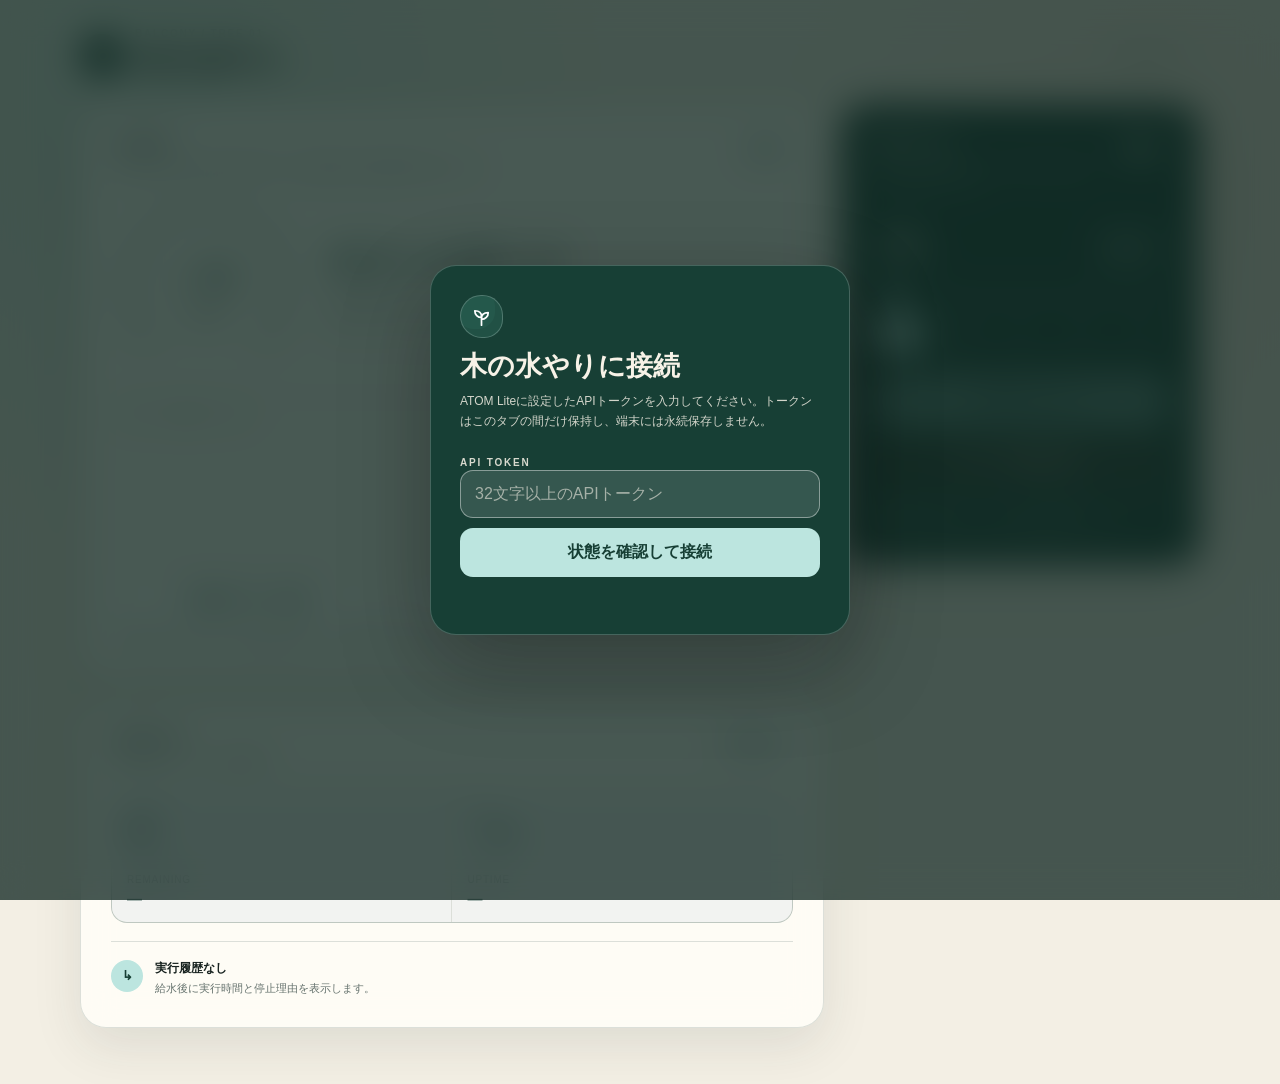
==== firmware/web/index.html @ 094cc12a "fix: validate dashboard stop acknowledgements" ====
<!doctype html>
<html lang="ja">
<head>
  <meta charset="utf-8">
  <meta name="viewport" content="width=device-width,initial-scale=1,viewport-fit=cover">
  <meta name="theme-color" content="#173f35">
  <title>木の水やり</title>
  <style>
    :root {
      color-scheme: light;
      --forest: #173f35;
      --forest-2: #22594a;
      --ink: #17221f;
      --muted: #66736e;
      --paper: #f3efe4;
      --card: rgba(255, 253, 247, .92);
      --line: rgba(23, 63, 53, .15);
      --water: #19a9a0;
      --water-pale: #bce5df;
      --clay: #c86742;
      --amber: #d99f37;
      --danger: #b74435;
      --shadow: 0 18px 50px rgba(38, 51, 46, .10);
      font-family: "Avenir Next", Avenir, "Hiragino Sans", "Yu Gothic UI", sans-serif;
    }
    * { box-sizing: border-box; }
    html { background: var(--paper); }
    body {
      min-height: 100vh;
      margin: 0;
      color: var(--ink);
      background:
        radial-gradient(circle at 12% 8%, rgba(25, 169, 160, .13), transparent 29rem),
        radial-gradient(circle at 91% 18%, rgba(200, 103, 66, .10), transparent 25rem),
        var(--paper);
    }
    body.auth-locked { overflow: hidden; }
    body::before {
      position: fixed;
      inset: 0;
      z-index: -1;
      content: "";
      opacity: .34;
      background-image:
        repeating-radial-gradient(ellipse at 13% 15%, transparent 0 37px, rgba(23,63,53,.055) 38px 39px, transparent 40px 74px);
      pointer-events: none;
    }
    button, input { font: inherit; }
    button { -webkit-tap-highlight-color: transparent; }
    .shell { width: min(1120px, calc(100% - 32px)); margin: 0 auto; padding: 28px 0 56px; }
    .topbar { display: flex; align-items: center; justify-content: space-between; gap: 20px; margin-bottom: 22px; }
    .brand { display: flex; align-items: center; gap: 12px; }
    .brand-mark {
      display: grid; width: 43px; height: 43px; place-items: center; border-radius: 50% 48% 44% 52%;
      color: #fff; background: var(--forest); box-shadow: inset -7px -8px 0 rgba(0,0,0,.08);
    }
    .brand-mark svg { width: 23px; height: 23px; }
    .eyebrow { margin: 0 0 2px; color: var(--muted); font-size: 10px; font-weight: 700; letter-spacing: .18em; text-transform: uppercase; }
    h1 { margin: 0; font-family: "Iowan Old Style", "Hiragino Mincho ProN", serif; font-size: clamp(22px, 4vw, 30px); font-weight: 600; letter-spacing: -.02em; }
    .connection { display: flex; align-items: center; gap: 8px; color: var(--muted); font-size: 12px; }
    .connection-dot { width: 8px; height: 8px; border-radius: 50%; background: #9aa39f; box-shadow: 0 0 0 4px rgba(154,163,159,.14); }
    .connection-dot.online { background: var(--water); box-shadow: 0 0 0 4px rgba(25,169,160,.15); }
    .connection-dot.error { background: var(--danger); box-shadow: 0 0 0 4px rgba(183,68,53,.13); }
    .grid { display: grid; grid-template-columns: minmax(0, 1.35fr) minmax(300px, .65fr); gap: 18px; align-items: start; }
    .stack { display: grid; gap: 18px; }
    .card { overflow: hidden; border: 1px solid var(--line); border-radius: 26px; background: var(--card); box-shadow: var(--shadow); backdrop-filter: blur(18px); }
    .card-inner { padding: clamp(20px, 4vw, 30px); }
    .card-head { display: flex; justify-content: space-between; gap: 18px; align-items: flex-start; margin-bottom: 22px; }
    .card-title { margin: 0; font-size: 14px; font-weight: 750; letter-spacing: .04em; }
    .card-note { margin: 5px 0 0; color: var(--muted); font-size: 12px; line-height: 1.6; }
    .pill { display: inline-flex; align-items: center; min-height: 28px; padding: 5px 10px; border: 1px solid var(--line); border-radius: 999px; color: var(--forest); background: rgba(255,255,255,.55); font-size: 11px; font-weight: 700; white-space: nowrap; }
    .moisture-layout { display: grid; grid-template-columns: 190px 1fr; gap: 30px; align-items: center; }
    .gauge { --gauge-angle: 0deg; --gauge-progress: transparent; position: relative; width: 174px; height: 174px; margin: 0 auto; display: grid; place-items: center; }
    .gauge::before {
      position: absolute; inset: 0; content: ""; border-radius: 50%;
      background: conic-gradient(from 225deg, var(--gauge-progress) 0 var(--gauge-angle), rgba(23,63,53,.10) var(--gauge-angle) 270deg, transparent 270deg 360deg);
      -webkit-mask: radial-gradient(circle, transparent 57%, #000 58% 70%, transparent 71%);
      mask: radial-gradient(circle, transparent 57%, #000 58% 70%, transparent 71%);

    }
    .gauge::after { position: absolute; inset: 20px; content: ""; border: 1px dashed rgba(23,63,53,.13); border-radius: 50%; }
    .gauge-copy { position: relative; z-index: 1; text-align: center; }
    .gauge-value { display: block; font-family: "Iowan Old Style", Georgia, serif; color: var(--forest); font-size: 43px; line-height: 1; font-variant-numeric: tabular-nums; }
    .gauge-label { display: block; margin-top: 8px; color: var(--muted); font-size: 11px; font-weight: 700; letter-spacing: .08em; }
    .sensor-copy { min-width: 0; }
    .sensor-main { margin: 0 0 5px; color: var(--forest); font-family: "Iowan Old Style", "Hiragino Mincho ProN", serif; font-size: clamp(23px, 4vw, 34px); }
    .sensor-detail { margin: 0; color: var(--muted); font-size: 13px; line-height: 1.7; }
    .raw-value { color: var(--ink); font-weight: 800; font-variant-numeric: tabular-nums; }
    .chart-wrap { position: relative; margin-top: 24px; padding-top: 10px; border-top: 1px solid var(--line); }
    .chart-label { display: flex; justify-content: space-between; margin-bottom: 6px; color: var(--muted); font-size: 10px; }
    #moisture-chart { display: block; width: 100%; height: 132px; overflow: visible; }
    #chart-line { fill: none; stroke: var(--water); stroke-width: 3; stroke-linecap: round; stroke-linejoin: round; vector-effect: non-scaling-stroke; }
    #chart-area { fill: url(#chart-gradient); }
    .calibration { display: grid; grid-template-columns: 1fr 1fr auto; gap: 9px; margin-top: 18px; }
    .secondary-button, .ghost-button {
      min-height: 42px; padding: 9px 13px; border: 1px solid var(--line); border-radius: 13px; color: var(--forest); background: rgba(255,255,255,.55); font-size: 12px; font-weight: 750; cursor: pointer;
    }
    .secondary-button:hover, .ghost-button:hover { border-color: rgba(23,63,53,.32); background: #fff; }
    .calibration-readout { margin: 12px 0 0; color: var(--muted); font-size: 11px; line-height: 1.6; }
    .control-card { color: #f8f4e9; background: var(--forest); border-color: transparent; }
    .control-card .card-note { color: rgba(248,244,233,.68); }
    .control-card .pill { color: #f8f4e9; border-color: rgba(255,255,255,.16); background: rgba(255,255,255,.08); }
    .duration-row { display: flex; align-items: end; justify-content: space-between; gap: 14px; margin: 25px 0 17px; }
    .duration-value { font-family: "Iowan Old Style", Georgia, serif; font-size: 48px; line-height: .95; font-variant-numeric: tabular-nums; }
    .duration-unit { margin-left: 5px; color: rgba(248,244,233,.64); font-size: 13px; }
    .duration-number { width: 76px; padding: 9px; border: 1px solid rgba(255,255,255,.18); border-radius: 12px; color: #fff; background: rgba(255,255,255,.08); text-align: center; font-weight: 800; }
    #duration-sec { --range-progress: 5%; width: 100%; height: 6px; appearance: none; border-radius: 999px; background: linear-gradient(to right, var(--water-pale) 0 var(--range-progress), rgba(255,255,255,.18) var(--range-progress) 100%); cursor: pointer; }
    #duration-sec::-webkit-slider-thumb { width: 20px; height: 20px; appearance: none; border: 3px solid var(--forest); border-radius: 50%; background: var(--water-pale); box-shadow: 0 0 0 1px rgba(255,255,255,.65); }
    #duration-sec::-moz-range-thumb { width: 16px; height: 16px; border: 3px solid var(--forest); border-radius: 50%; background: var(--water-pale); box-shadow: 0 0 0 1px rgba(255,255,255,.65); }
    .presets { display: grid; grid-template-columns: repeat(5, 1fr); gap: 7px; margin: 15px 0 22px; }
    .preset { min-height: 34px; border: 1px solid rgba(255,255,255,.13); border-radius: 999px; color: rgba(255,255,255,.74); background: transparent; font-size: 11px; cursor: pointer; }
    .preset.active { color: #0f352e; border-color: var(--water-pale); background: var(--water-pale); font-weight: 800; }
    .action-button { width: 100%; min-height: 56px; border: 0; border-radius: 17px; color: #0d352d; background: var(--water-pale); font-weight: 850; letter-spacing: .02em; cursor: pointer; box-shadow: 0 10px 30px rgba(0,0,0,.15); }
    .action-button:disabled { opacity: .38; cursor: not-allowed; box-shadow: none; }
    .stop-button { width: 100%; min-height: 48px; margin-top: 10px; border: 1px solid rgba(255,255,255,.18); border-radius: 15px; color: #ffd9cf; background: rgba(183,68,53,.18); font-weight: 800; cursor: pointer; }
    .stop-button:disabled { opacity: .62; color: rgba(255,217,207,.82); cursor: not-allowed; }
    .safety-copy { margin: 15px 0 0; color: rgba(248,244,233,.58); font-size: 10px; line-height: 1.6; }
    .device-grid { display: grid; grid-template-columns: 1fr 1fr; gap: 1px; border: 1px solid var(--line); border-radius: 16px; overflow: hidden; background: var(--line); }
    .metric { min-width: 0; padding: 15px; background: rgba(255,255,255,.62); }
    .metric-label { display: block; color: var(--muted); font-size: 10px; letter-spacing: .08em; }
    .metric-value { display: block; margin-top: 5px; color: var(--forest); font-size: 15px; font-weight: 800; font-variant-numeric: tabular-nums; overflow-wrap: anywhere; }
    .event { display: flex; gap: 12px; align-items: flex-start; margin-top: 18px; padding-top: 18px; border-top: 1px solid var(--line); }
    .event-icon { flex: 0 0 auto; width: 32px; height: 32px; display: grid; place-items: center; border-radius: 50%; color: var(--forest); background: var(--water-pale); font-size: 13px; font-weight: 900; }
    .event strong { display: block; font-size: 12px; }
    .event p { margin: 3px 0 0; color: var(--muted); font-size: 11px; line-height: 1.55; overflow-wrap: anywhere; }
    .auth-gate { position: fixed; inset: 0; z-index: 20; display: grid; place-items: center; padding: 22px; background: rgba(15,38,32,.76); backdrop-filter: blur(18px); }
    .auth-gate[hidden] { display: none; }
    .auth-panel { width: min(420px, 100%); padding: 29px; border: 1px solid rgba(255,255,255,.2); border-radius: 26px; color: #f7f2e7; background: #173f35; box-shadow: 0 30px 90px rgba(0,0,0,.32); }
    .auth-panel h2 { margin: 10px 0 8px; font-family: "Iowan Old Style", "Hiragino Mincho ProN", serif; font-size: 27px; }
    .auth-panel .brand-mark { border: 1px solid rgba(255,255,255,.2); background: #24584b; }
    .auth-panel .eyebrow { color: rgba(247,242,231,.86); }
    .auth-panel p { margin: 0 0 20px; color: rgba(247,242,231,.84); font-size: 12px; line-height: 1.65; }
    .token-input { width: 100%; min-height: 48px; padding: 12px 14px; border: 1px solid rgba(255,255,255,.42); border-radius: 13px; color: #fff; background: rgba(255,255,255,.13); }
    .token-input::placeholder { color: rgba(247,242,231,.58); }
    .token-submit { width: 100%; min-height: 49px; margin-top: 10px; border: 0; border-radius: 13px; color: var(--forest); background: var(--water-pale); font-weight: 850; cursor: pointer; }
    .auth-error { min-height: 18px; margin: 10px 0 0 !important; color: #ffc9bd !important; }
    dialog { width: min(430px, calc(100% - 32px)); padding: 0; border: 0; border-radius: 24px; color: var(--ink); background: #fffdf7; box-shadow: 0 28px 90px rgba(20,40,34,.35); }
    dialog::backdrop { background: rgba(11,31,26,.58); backdrop-filter: blur(6px); }
    .dialog-inner { padding: 27px; }
    .dialog-inner h2 { margin: 0 0 8px; font-family: "Iowan Old Style", "Hiragino Mincho ProN", serif; font-size: 26px; }
    .dialog-inner p { color: var(--muted); font-size: 13px; line-height: 1.7; }
    .dialog-dose { margin: 20px 0; padding: 18px; border-radius: 16px; color: #f8f4e9; background: var(--forest); text-align: center; }
    .dialog-dose strong { font-family: "Iowan Old Style", Georgia, serif; font-size: 36px; }
    .dialog-actions { display: grid; grid-template-columns: 1fr 1fr; gap: 9px; }
    .dialog-actions button { min-height: 47px; border-radius: 13px; font-weight: 800; cursor: pointer; }
    .cancel-button { border: 1px solid var(--line); color: var(--forest); background: transparent; }
    .confirm-button { border: 0; color: #fff; background: var(--forest); }
    .toast { position: fixed; right: 18px; bottom: max(18px, env(safe-area-inset-bottom)); z-index: 30; width: min(390px, calc(100% - 36px)); padding: 15px 17px; border-radius: 15px; color: #fff; background: #193d35; box-shadow: 0 18px 50px rgba(0,0,0,.24); font-size: 12px; line-height: 1.55; transform: translateY(20px); opacity: 0; pointer-events: none; transition: .2s ease; }
    .toast.show { transform: translateY(0); opacity: 1; }
    .toast.error { background: #7f3328; }
    .offline-banner { display: none; margin-bottom: 14px; padding: 12px 14px; border: 1px solid rgba(183,68,53,.25); border-radius: 14px; color: #79382d; background: rgba(255,226,218,.78); font-size: 12px; }
    .offline-banner.show { display: block; }
    @media (max-width: 780px) {
      .shell { width: min(100% - 22px, 620px); padding-top: 18px; }
      .grid { grid-template-columns: 1fr; }
      .moisture-layout { grid-template-columns: 145px 1fr; gap: 15px; }
      .gauge { width: 138px; height: 138px; }
      .gauge-value { font-size: 36px; }
      .calibration { grid-template-columns: 1fr 1fr; }
      .calibration .ghost-button { grid-column: 1 / -1; }
      .connection span:last-child { display: none; }
    }
    @media (max-width: 420px) {
      .moisture-layout { grid-template-columns: 1fr; text-align: center; }
      .sensor-copy { margin-top: -4px; }
      .presets { grid-template-columns: repeat(3, 1fr); }
      .card { border-radius: 22px; }
    }
    @media (prefers-reduced-motion: reduce) { *, *::before, *::after { scroll-behavior: auto !important; transition: none !important; animation: none !important; } }
  </style>
</head>
<body class="auth-locked">
  <div class="auth-gate" id="auth-gate">
    <form class="auth-panel" id="token-form">
      <div class="brand-mark" aria-hidden="true">
        <svg viewBox="0 0 24 24" fill="none"><path d="M12 21V10m0 3C8 13 5 10 5 6c4 0 7 2 7 6m0 3c4 0 7-3 7-7-4 0-7 2-7 6" stroke="currentColor" stroke-width="1.8" stroke-linecap="round" stroke-linejoin="round"/></svg>
      </div>
      <h2>木の水やりに接続</h2>
      <p>ATOM Liteに設定したAPIトークンを入力してください。トークンはこのタブの間だけ保持し、端末には永続保存しません。</p>
      <label class="eyebrow" for="api-token">API TOKEN</label>
      <input class="token-input" id="api-token" type="password" autocomplete="off" spellcheck="false" placeholder="32文字以上のAPIトークン" required>
      <button class="token-submit" type="submit">状態を確認して接続</button>
      <p class="auth-error" id="auth-error" role="alert"></p>
    </form>
  </div>

  <main class="shell" id="dashboard-main" inert>
    <header class="topbar">
      <div class="brand">
        <div class="brand-mark" aria-hidden="true">
          <svg viewBox="0 0 24 24" fill="none"><path d="M12 21V10m0 3C8 13 5 10 5 6c4 0 7 2 7 6m0 3c4 0 7-3 7-7-4 0-7 2-7 6" stroke="currentColor" stroke-width="1.8" stroke-linecap="round" stroke-linejoin="round"/></svg>
        </div>
        <div><p class="eyebrow">BALCONY / TREE 01</p><h1>木の水やり</h1></div>
      </div>
      <div class="connection"><span class="connection-dot" id="connection-dot"></span><span id="connection-label">接続待ち</span><span id="last-sync">—</span></div>
    </header>

    <div class="offline-banner" id="offline-banner" role="status">ATOM Liteに接続できません。ポンプの状態を現物でも確認してください。</div>

    <div class="grid">
      <section class="stack">
        <article class="card">
          <div class="card-inner">
            <div class="card-head">
              <div><h2 class="card-title">土の水分</h2><p class="card-note">U101のADCを9点中央値で表示。2点校正後のみ乾燥度を算出します。</p></div>
              <span class="pill" id="calibration-state">未校正</span>
            </div>
            <div class="moisture-layout">
              <div class="gauge" id="dryness-gauge">
                <div class="gauge-copy"><span class="gauge-value" id="dryness-value">--%</span><span class="gauge-label">乾燥度</span></div>
              </div>
              <div class="sensor-copy">
                <p class="sensor-main" id="dryness-label">校正が必要です</p>
                <p class="sensor-detail">現在の生値 <span class="raw-value" id="moisture-adc">----</span> ADC<br><span id="calibration-help">乾いた土と十分に湿った土で、それぞれ現在値を記録してください。</span></p>
              </div>
            </div>
            <div class="chart-wrap">
              <div class="chart-label"><span>← 過去 ・ 直近の推移 ・ 現在 →</span><span id="chart-range">データ待ち</span></div>
              <svg id="moisture-chart" viewBox="0 0 640 132" preserveAspectRatio="none" role="img" aria-label="水分センサーADCの推移">
                <defs><linearGradient id="chart-gradient" x1="0" y1="0" x2="0" y2="1"><stop offset="0" stop-color="#19a9a0" stop-opacity=".28"/><stop offset="1" stop-color="#19a9a0" stop-opacity="0"/></linearGradient></defs>
                <path id="chart-area" d=""></path><path id="chart-line" d=""></path>
              </svg>
            </div>
            <div class="calibration">
              <button class="secondary-button" id="calibrate-dry" type="button">現在値を「乾」に設定</button>
              <button class="secondary-button" id="calibrate-wet" type="button">現在値を「湿」に設定</button>
              <button class="ghost-button" id="reset-calibration" type="button">校正をリセット</button>
            </div>
            <p class="calibration-readout" id="calibration-readout">乾: 未設定 / 湿: 未設定。乾燥度は参考表示で、自動給水には使用しません。</p>
          </div>
        </article>

        <article class="card">
          <div class="card-inner">
            <div class="card-head"><div><h2 class="card-title">ATOM Lite</h2><p class="card-note">給水状態とローカル安全制御</p></div><span class="pill" id="device-state">UNKNOWN</span></div>
            <div class="device-grid">
              <div class="metric"><span class="metric-label">PUMP</span><span class="metric-value" id="pump-state">停止</span></div>
              <div class="metric"><span class="metric-label">WI-FI</span><span class="metric-value" id="wifi-rssi">— dBm</span></div>
              <div class="metric"><span class="metric-label">REMAINING</span><span class="metric-value" id="remaining-time">—</span></div>
              <div class="metric"><span class="metric-label">UPTIME</span><span class="metric-value" id="uptime">—</span></div>
            </div>
            <div class="event"><span class="event-icon">↳</span><div><strong id="last-event-title">実行履歴なし</strong><p id="last-event-detail">給水後に実行時間と停止理由を表示します。</p></div></div>
          </div>
        </article>
      </section>

      <aside class="stack">
        <article class="card control-card">
          <div class="card-inner">
            <div class="card-head"><div><h2 class="card-title">手動で水やり</h2><p class="card-note">1回ごとに秒数を指定。ESP32が最大180秒で物理停止します。</p></div><span class="pill" id="armed-state">確認中</span></div>
            <div class="duration-row"><div><span class="duration-value" id="duration-display">10</span><span class="duration-unit">秒</span></div><input class="duration-number" id="duration-number" type="number" min="1" max="180" value="10" inputmode="numeric" aria-label="給水時間（秒）"></div>
            <input id="duration-sec" type="range" min="1" max="180" value="10" aria-label="給水時間（秒）">
            <div class="presets" aria-label="給水時間プリセット">
              <button class="preset active" type="button" data-sec="10">10秒</button><button class="preset" type="button" data-sec="30">30秒</button><button class="preset" type="button" data-sec="60">1分</button><button class="preset" type="button" data-sec="120">2分</button><button class="preset" type="button" data-sec="180">3分</button>
            </div>
            <button class="action-button" id="water-button" type="button" disabled>この時間で水やり</button>
            <button class="stop-button" id="stop-button" type="button" disabled>ポンプを緊急停止</button>
            <p class="safety-copy">給水開始前に吐出口・タンク・排水を目視確認してください。通信結果が不明な場合、同じ要求を自動再試行しません。</p>
          </div>
        </article>
      </aside>
    </div>
  </main>

  <dialog id="water-dialog">
    <div class="dialog-inner">
      <p class="eyebrow">FINAL CHECK</p><h2>水やりを始めますか？</h2>
      <p>吐出口が木の根元に固定され、タンクと排水に問題がないことを確認してください。</p>
      <div class="dialog-dose"><strong id="dialog-duration">10秒</strong><br><span>1回だけ実行</span></div>
      <div class="dialog-actions"><button class="cancel-button" id="cancel-water" type="button">戻る</button><button class="confirm-button" id="confirm-water" type="button">確認して開始</button></div>
    </div>
  </dialog>
  <div class="toast" id="toast" role="status" aria-live="polite"></div>

  <script>
    "use strict";
    const TOKEN_KEY = "watering-api-token-v1";
    const CALIBRATION_KEY = "watering-moisture-calibration-v1";
    const state = { token: sessionStorage.getItem(TOKEN_KEY) || "", status: null, adc: null, history: [], maxDurationSec: 180 };
    let calibration = loadCalibration();
    let toastTimer = 0;

    const $ = (id) => document.getElementById(id);
    const authGate = $("auth-gate");
    const tokenForm = $("token-form");
    const waterDialog = $("water-dialog");
    const durationSlider = $("duration-sec");
    const durationNumber = $("duration-number");

    function loadCalibration() {
      try {
        const value = JSON.parse(localStorage.getItem(CALIBRATION_KEY) || "null");
        if (value && Number.isInteger(value.dryAdc) && Number.isInteger(value.wetAdc)) return value;
      } catch (_) {}
      return { dryAdc: null, wetAdc: null };
    }

    function saveCalibration() {
      localStorage.setItem(CALIBRATION_KEY, JSON.stringify(calibration));
      renderMoisture();
    }

    function requestHeaders(json = false) {
      const headers = { "Authorization": `Bearer ${state.token}`, "Accept": "application/json" };
      if (json) headers["Content-Type"] = "application/json";
      return headers;
    }

    async function parseResponse(response) {
      let payload = {};
      try { payload = await response.json(); } catch (_) {}
      if (!response.ok) {
        const error = new Error(payload.error || `HTTP ${response.status}`);
        error.status = response.status;
        error.code = payload.error || "http_error";
        throw error;
      }
      return payload;
    }

    async function refreshStatus() {
      if (!state.token) return;
      try {
        const response = await fetch("/v1/status", { headers: requestHeaders(), cache: "no-store" });
        const payload = await parseResponse(response);
        state.status = payload;
        if (Number.isInteger(payload.moisture_adc)) {
          state.adc = payload.moisture_adc;
          state.history.push(payload.moisture_adc);
          if (state.history.length > 90) state.history.shift();
        }
        if (Number.isInteger(payload.max_duration_sec)) {
          state.maxDurationSec = Math.max(1, Math.min(180, payload.max_duration_sec));
          durationSlider.max = String(state.maxDurationSec);
          durationNumber.max = String(state.maxDurationSec);
        }
        authGate.hidden = true;
        document.body.classList.remove("auth-locked");
        $("dashboard-main").inert = false;
        $("offline-banner").classList.remove("show");
        setConnection("online", "接続中");
        render();
      } catch (error) {
        if (error.status === 401) {
          state.token = "";
          sessionStorage.removeItem(TOKEN_KEY);
          authGate.hidden = false;
          document.body.classList.add("auth-locked");
          $("dashboard-main").inert = true;
          $("auth-error").textContent = "トークンを確認してください。";
        } else {
          setConnection("error", "応答なし");
          $("offline-banner").classList.add("show");
          disableActions();
        }
      }
    }

    function setConnection(kind, label) {
      $("connection-dot").className = `connection-dot ${kind}`;
      $("connection-label").textContent = label;
      $("last-sync").textContent = new Date().toLocaleTimeString("ja-JP", { hour: "2-digit", minute: "2-digit", second: "2-digit" });
    }

    function render() {
      renderMoisture();
      renderChart();
      renderDevice();
    }

    function renderMoisture() {
      $("moisture-adc").textContent = state.adc === null ? "----" : String(state.adc);
      const calibrated = Number.isInteger(calibration.dryAdc) && Number.isInteger(calibration.wetAdc) && calibration.dryAdc !== calibration.wetAdc;
      $("calibration-readout").textContent = `乾: ${calibration.dryAdc ?? "未設定"} / 湿: ${calibration.wetAdc ?? "未設定"}。乾燥度は参考表示で、自動給水には使用しません。`;
      if (!calibrated || state.adc === null) {
        $("calibration-state").textContent = "未校正";
        $("dryness-value").textContent = "--%";
        $("dryness-label").textContent = "校正が必要です";
        $("dryness-gauge").style.setProperty("--gauge-angle", "0deg");
        $("dryness-gauge").style.setProperty("--gauge-progress", "transparent");
        return;
      }
      const dryness = Math.round(Math.max(0, Math.min(100, ((state.adc - calibration.wetAdc) / (calibration.dryAdc - calibration.wetAdc)) * 100)));
      $("calibration-state").textContent = "2点校正済み";
      $("dryness-value").textContent = `${dryness}%`;
      $("dryness-gauge").style.setProperty("--gauge-angle", `${dryness * 2.7}deg`);
      $("dryness-gauge").style.setProperty("--gauge-progress", "var(--clay)");
      $("dryness-label").textContent = dryness >= 70 ? "乾燥寄りです" : dryness >= 35 ? "中間の水分です" : "湿潤寄りです";
      $("calibration-help").textContent = "校正点から算出した参考値です。自動判定には使いません。";
    }

    function renderChart() {
      const values = state.history;
      if (values.length < 2) { $("chart-line").setAttribute("d", ""); $("chart-area").setAttribute("d", ""); return; }
      const low = Math.min(...values), high = Math.max(...values), span = Math.max(40, high - low);
      const points = values.map((value, index) => {
        const x = 8 + (index / (values.length - 1)) * 624;
        const y = 116 - ((value - low) / span) * 94;
        return [x, y];
      });
      const line = points.map(([x, y], index) => `${index ? "L" : "M"}${x.toFixed(1)},${y.toFixed(1)}`).join(" ");
      $("chart-line").setAttribute("d", line);
      $("chart-area").setAttribute("d", `${line} L640,132 L0,132 Z`);
      $("chart-range").textContent = `${low} — ${high} ADC`;
    }

    function renderDevice() {
      const status = state.status;
      if (!status) return;
      const names = { BOOT_GUARD: "起動待機", IDLE: "待機", WATERING: "給水中", COOLDOWN: "クールダウン", ERROR: "エラー" };
      $("device-state").textContent = names[status.state] || status.state || "UNKNOWN";
      $("pump-state").textContent = status.pump ? "運転中" : "停止";
      $("wifi-rssi").textContent = Number.isInteger(status.wifi_rssi) ? `${status.wifi_rssi} dBm` : "— dBm";
      $("remaining-time").textContent = formatMs(status.remaining_ms);
      $("uptime").textContent = formatUptime(status.uptime_ms);
      $("armed-state").textContent = status.armed ? "ARMED" : "未アーム";
      if (status.last_request_id) {
        $("last-event-title").textContent = status.last_stop_reason === "DOSE_COMPLETE" ? "前回の給水は正常完了" : status.pump ? "給水を実行中" : "前回の実行記録";
        $("last-event-detail").textContent = `${status.last_request_id} / ${formatMs(status.last_runtime_ms)} / ${status.last_stop_reason || "実行中"}`;
      }
      const canWater = status.state === "IDLE" && status.pump === false && status.armed === true;
      $("water-button").disabled = !canWater;
      $("stop-button").disabled = status.pump !== true;
    }

    function disableActions() { $("water-button").disabled = true; $("stop-button").disabled = !state.token; }
    function formatMs(value) { if (!Number.isInteger(value)) return "—"; if (value < 1000) return `${value} ms`; const sec = Math.ceil(value / 1000); return sec >= 60 ? `${Math.floor(sec / 60)}分${sec % 60}秒` : `${sec}秒`; }
    function formatUptime(value) { if (!Number.isInteger(value)) return "—"; const min = Math.floor(value / 60000); return min >= 60 ? `${Math.floor(min / 60)}時間${min % 60}分` : `${min}分`; }

    function setDuration(raw) {
      const duration = Math.max(1, Math.min(state.maxDurationSec, Number.parseInt(raw, 10) || 1));
      durationSlider.value = String(duration); durationNumber.value = String(duration); $("duration-display").textContent = String(duration);
      const range = Math.max(1, state.maxDurationSec - 1);
      durationSlider.style.setProperty("--range-progress", `${((duration - 1) / range) * 100}%`);
      document.querySelectorAll(".preset").forEach((button) => button.classList.toggle("active", Number(button.dataset.sec) === duration));
      return duration;
    }

    function showToast(message, error = false) {
      const toast = $("toast"); toast.textContent = message; toast.className = `toast show${error ? " error" : ""}`;
      clearTimeout(toastTimer); toastTimer = setTimeout(() => { toast.className = "toast"; }, 6000);
    }

    function createRequestId() {
      const bytes = new Uint8Array(16);
      if (globalThis.crypto && typeof globalThis.crypto.getRandomValues === "function") {
        globalThis.crypto.getRandomValues(bytes);
      } else {
        for (let index = 0; index < bytes.length; index += 1) bytes[index] = Math.floor(Math.random() * 256);
      }
      const randomPart = Array.from(bytes, (value) => value.toString(16).padStart(2, "0")).join("");
      return `web-${Date.now().toString(36)}-${randomPart}`;
    }

    function ambiguousAcceptance() {
      const error = new Error("invalid_acceptance");
      error.code = "invalid_acceptance";
      error.ambiguous = true;
      return error;
    }

    async function startWatering() {
      const duration = setDuration(durationSlider.value);
      const requestId = createRequestId();
      $("confirm-water").disabled = true;
      try {
        const response = await fetch("/v1/water", {
          method: "POST", headers: requestHeaders(true), cache: "no-store",
          body: JSON.stringify({ request_id: requestId, duration_sec: duration })
        });
        const payload = await parseResponse(response);
        if (payload.accepted !== true || payload.request_id !== requestId || payload.scheduled_ms !== duration * 1000) {
          throw ambiguousAcceptance();
        }
        showToast(`${payload.scheduled_ms / 1000}秒の給水を開始しました。`);
        waterDialog.close();
        await refreshStatus();
      } catch (error) {
        waterDialog.close();
        if (error instanceof TypeError || error.ambiguous) showToast("給水要求の結果未確定です。自動再試行しません。現物を確認してください。", true);
        else showToast(`給水を開始できませんでした: ${error.code || error.message}`, true);
        await refreshStatus();
      } finally { $("confirm-water").disabled = false; }
    }

    async function stopWatering() {
      $("stop-button").disabled = true;
      try {
        const response = await fetch("/v1/stop", { method: "POST", headers: requestHeaders(true), cache: "no-store", body: "{}" });
        const payload = await parseResponse(response);
        if (payload.stopped !== true) throw new Error("invalid_stop_acknowledgement");
        showToast("停止命令を確認しました。ポンプOFFを状態欄でも確認してください。");
      } catch (_) { showToast("停止を確認できません。現物のポンプを確認してください。", true); }
      await refreshStatus();
    }

    tokenForm.addEventListener("submit", async (event) => {
      event.preventDefault(); $("auth-error").textContent = "接続しています…";
      state.token = $("api-token").value.trim();
      sessionStorage.setItem(TOKEN_KEY, state.token);
      await refreshStatus();
      $("api-token").value = "";
    });
    durationSlider.addEventListener("input", () => setDuration(durationSlider.value));
    durationNumber.addEventListener("change", () => setDuration(durationNumber.value));
    document.querySelectorAll(".preset").forEach((button) => button.addEventListener("click", () => setDuration(button.dataset.sec)));
    $("water-button").addEventListener("click", () => { const duration = setDuration(durationSlider.value); $("dialog-duration").textContent = duration >= 60 ? `${Math.floor(duration / 60)}分${duration % 60 ? `${duration % 60}秒` : ""}` : `${duration}秒`; waterDialog.showModal(); });
    $("cancel-water").addEventListener("click", () => waterDialog.close());
    $("confirm-water").addEventListener("click", startWatering);
    $("stop-button").addEventListener("click", stopWatering);
    $("calibrate-dry").addEventListener("click", () => { if (state.adc === null) return showToast("センサー値を取得できていません。", true); calibration.dryAdc = state.adc; saveCalibration(); showToast("現在値を乾燥点として保存しました。"); });
    $("calibrate-wet").addEventListener("click", () => { if (state.adc === null) return showToast("センサー値を取得できていません。", true); calibration.wetAdc = state.adc; saveCalibration(); showToast("現在値を湿潤点として保存しました。"); });
    $("reset-calibration").addEventListener("click", () => { calibration = { dryAdc: null, wetAdc: null }; localStorage.removeItem(CALIBRATION_KEY); renderMoisture(); showToast("校正値をリセットしました。"); });

    setDuration(10);
    if (state.token) refreshStatus(); else authGate.hidden = false;
    setInterval(refreshStatus, 2000);
  </script>
</body>
</html>
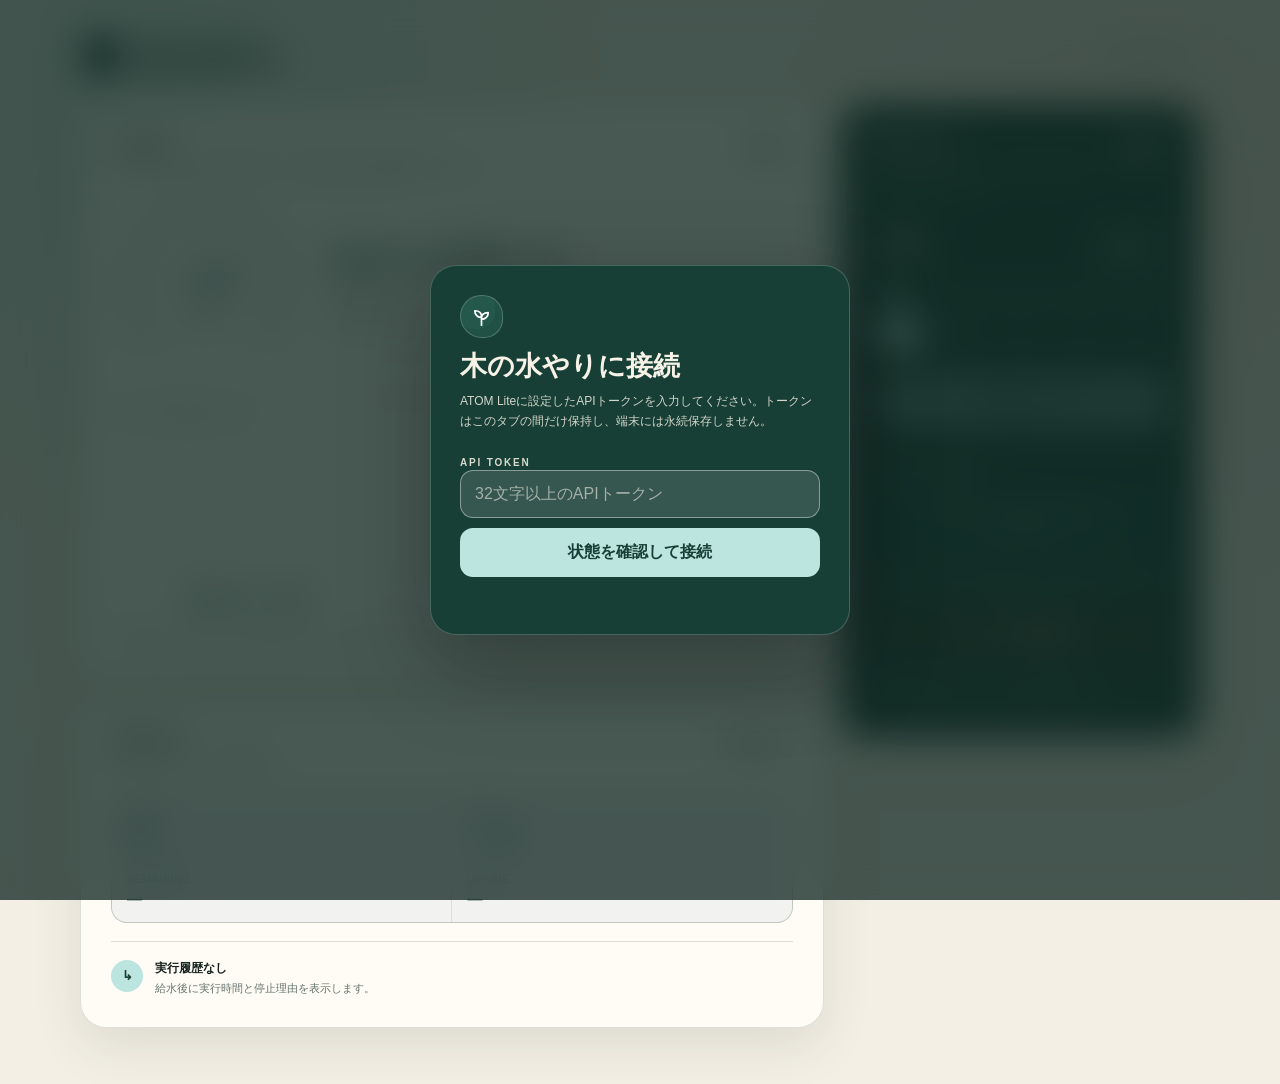
==== commit 0ed8bee4: "feat: add safe press-hold watering" ====
--- a/firmware/web/index.html
+++ b/firmware/web/index.html
@@ -112,6 +112,19 @@
     .preset.active { color: #0f352e; border-color: var(--water-pale); background: var(--water-pale); font-weight: 800; }
     .action-button { width: 100%; min-height: 56px; border: 0; border-radius: 17px; color: #0d352d; background: var(--water-pale); font-weight: 850; letter-spacing: .02em; cursor: pointer; box-shadow: 0 10px 30px rgba(0,0,0,.15); }
     .action-button:disabled { opacity: .38; cursor: not-allowed; box-shadow: none; }
+    .hold-section { margin-top: 18px; padding-top: 18px; border-top: 1px solid rgba(255,255,255,.14); }
+    .hold-heading { margin: 0 0 9px; color: rgba(248,244,233,.72); font-size: 11px; font-weight: 750; letter-spacing: .05em; }
+    .hold-button {
+      width: 100%; min-height: 72px; padding: 12px 16px; border: 1px solid rgba(188,229,223,.62); border-radius: 18px;
+      color: #e8fffb; background: rgba(25,169,160,.18); font-weight: 850; cursor: pointer;
+      touch-action: none; user-select: none; -webkit-user-select: none; -webkit-touch-callout: none;
+    }
+    .hold-button span, .hold-button small { display: block; pointer-events: none; }
+    .hold-button small { margin-top: 4px; color: rgba(232,255,251,.68); font-size: 10px; font-weight: 650; }
+    .hold-button.holding { color: #123d34; background: var(--water-pale); box-shadow: 0 0 0 4px rgba(188,229,223,.16); }
+    .hold-button.holding small { color: rgba(18,61,52,.7); }
+    .hold-button:disabled { opacity: .38; cursor: not-allowed; box-shadow: none; }
+    .hold-help { margin: 8px 1px 0; color: rgba(248,244,233,.58); font-size: 10px; line-height: 1.55; }
     .stop-button { width: 100%; min-height: 48px; margin-top: 10px; border: 1px solid rgba(255,255,255,.18); border-radius: 15px; color: #ffd9cf; background: rgba(183,68,53,.18); font-weight: 800; cursor: pointer; }
     .stop-button:disabled { opacity: .62; color: rgba(255,217,207,.82); cursor: not-allowed; }
     .safety-copy { margin: 15px 0 0; color: rgba(248,244,233,.58); font-size: 10px; line-height: 1.6; }
@@ -254,6 +267,11 @@
               <button class="preset active" type="button" data-sec="10">10秒</button><button class="preset" type="button" data-sec="30">30秒</button><button class="preset" type="button" data-sec="60">1分</button><button class="preset" type="button" data-sec="120">2分</button><button class="preset" type="button" data-sec="180">3分</button>
             </div>
             <button class="action-button" id="water-button" type="button" disabled>この時間で水やり</button>
+            <div class="hold-section">
+              <p class="hold-heading">長く水やりする場合</p>
+              <button class="hold-button" id="hold-button" type="button" aria-pressed="false" aria-describedby="hold-help" disabled><span id="hold-button-label">押している間だけ水やり</span><small>指を離すと停止</small></button>
+              <p class="hold-help" id="hold-help">500msごとにATOMへ生存確認します。通信が1.5秒途切れると物理停止し、押しっぱなしでも最長10分で停止します。</p>
+            </div>
             <button class="stop-button" id="stop-button" type="button" disabled>ポンプを緊急停止</button>
             <p class="safety-copy">給水開始前に吐出口・タンク・排水を目視確認してください。通信結果が不明な場合、同じ要求を自動再試行しません。</p>
           </div>
@@ -276,9 +294,18 @@
     "use strict";
     const TOKEN_KEY = "watering-api-token-v1";
     const CALIBRATION_KEY = "watering-moisture-calibration-v1";
+    const HOLD_HEARTBEAT_MS = 500;
+    const HOLD_LEASE_MS = 1500;
+    const HOLD_MAX_RUN_MS = 600000;
     const state = { token: sessionStorage.getItem(TOKEN_KEY) || "", status: null, adc: null, history: [], maxDurationSec: 180 };
+    const hold = {
+      pressed: false, active: false, startInFlight: false,
+      keepaliveInFlight: false, requestId: "", heartbeatTimer: 0,
+      pointerId: null, stopPromise: null
+    };
     let calibration = loadCalibration();
     let toastTimer = 0;
+    let statusRequestSequence = 0;
 
     const $ = (id) => document.getElementById(id);
     const authGate = $("auth-gate");
@@ -286,6 +313,7 @@
     const waterDialog = $("water-dialog");
     const durationSlider = $("duration-sec");
     const durationNumber = $("duration-number");
+    const holdButton = $("hold-button");
 
     function loadCalibration() {
       try {
@@ -320,9 +348,11 @@
 
     async function refreshStatus() {
       if (!state.token) return;
+      const requestSequence = ++statusRequestSequence;
       try {
         const response = await fetch("/v1/status", { headers: requestHeaders(), cache: "no-store" });
         const payload = await parseResponse(response);
+        if (requestSequence !== statusRequestSequence) return;
         state.status = payload;
         if (Number.isInteger(payload.moisture_adc)) {
           state.adc = payload.moisture_adc;
@@ -341,6 +371,7 @@
         setConnection("online", "接続中");
         render();
       } catch (error) {
+        if (requestSequence !== statusRequestSequence) return;
         if (error.status === 401) {
           state.token = "";
           sessionStorage.removeItem(TOKEN_KEY);
@@ -404,6 +435,15 @@
       $("chart-range").textContent = `${low} — ${high} ADC`;
     }
 
+    function renderHoldButton() {
+      const engaged = hold.pressed || hold.startInFlight || hold.active;
+      holdButton.classList.toggle("holding", engaged);
+      holdButton.setAttribute("aria-pressed", engaged ? "true" : "false");
+      $("hold-button-label").textContent = hold.active
+        ? "給水中 — 指を離すと停止"
+        : hold.startInFlight ? "開始を確認中…" : "押している間だけ水やり";
+    }
+
     function renderDevice() {
       const status = state.status;
       if (!status) return;
@@ -418,12 +458,28 @@
         $("last-event-title").textContent = status.last_stop_reason === "DOSE_COMPLETE" ? "前回の給水は正常完了" : status.pump ? "給水を実行中" : "前回の実行記録";
         $("last-event-detail").textContent = `${status.last_request_id} / ${formatMs(status.last_runtime_ms)} / ${status.last_stop_reason || "実行中"}`;
       }
+      if ((hold.active || hold.startInFlight) &&
+          status.last_request_id === hold.requestId &&
+          status.pump !== true) {
+        hold.pressed = false;
+        hold.startInFlight = false;
+        hold.keepaliveInFlight = false;
+        void releaseHold("device-reported-stopped", true, true);
+      }
       const canWater = status.state === "IDLE" && status.pump === false && status.armed === true;
+      const holdEngaged = hold.pressed || hold.startInFlight || hold.active;
       $("water-button").disabled = !canWater;
-      $("stop-button").disabled = status.pump !== true;
-    }
-
-    function disableActions() { $("water-button").disabled = true; $("stop-button").disabled = !state.token; }
+      holdButton.disabled = !(canWater || holdEngaged);
+      $("stop-button").disabled = status.pump !== true && !holdEngaged;
+      renderHoldButton();
+    }
+
+    function disableActions() {
+      $("water-button").disabled = true;
+      $("stop-button").disabled = !state.token;
+      holdButton.disabled = !(hold.pressed || hold.startInFlight || hold.active);
+      renderHoldButton();
+    }
     function formatMs(value) { if (!Number.isInteger(value)) return "—"; if (value < 1000) return `${value} ms`; const sec = Math.ceil(value / 1000); return sec >= 60 ? `${Math.floor(sec / 60)}分${sec % 60}秒` : `${sec}秒`; }
     function formatUptime(value) { if (!Number.isInteger(value)) return "—"; const min = Math.floor(value / 60000); return min >= 60 ? `${Math.floor(min / 60)}時間${min % 60}分` : `${min}分`; }
 
@@ -483,15 +539,143 @@
       } finally { $("confirm-water").disabled = false; }
     }
 
-    async function stopWatering() {
-      $("stop-button").disabled = true;
+    async function stopWatering({ silent = false, keepalive = false, refresh = true } = {}) {
+      if (!silent) $("stop-button").disabled = true;
+      let confirmed = false;
       try {
-        const response = await fetch("/v1/stop", { method: "POST", headers: requestHeaders(true), cache: "no-store", body: "{}" });
+        const response = await fetch("/v1/stop", {
+          method: "POST", headers: requestHeaders(true), cache: "no-store",
+          body: "{}", keepalive
+        });
         const payload = await parseResponse(response);
         if (payload.stopped !== true) throw new Error("invalid_stop_acknowledgement");
-        showToast("停止命令を確認しました。ポンプOFFを状態欄でも確認してください。");
-      } catch (_) { showToast("停止を確認できません。現物のポンプを確認してください。", true); }
-      await refreshStatus();
+        confirmed = true;
+        if (!silent) showToast("停止命令を確認しました。ポンプOFFを状態欄でも確認してください。");
+      } catch (_) {
+        if (!silent) showToast("停止を確認できません。現物のポンプを確認してください。", true);
+      }
+      if (refresh) await refreshStatus();
+      return confirmed;
+    }
+
+    function clearHoldHeartbeat() {
+      clearTimeout(hold.heartbeatTimer);
+      hold.heartbeatTimer = 0;
+    }
+
+    function scheduleHoldHeartbeat() {
+      clearHoldHeartbeat();
+      if (hold.pressed && hold.active && !hold.keepaliveInFlight) {
+        hold.heartbeatTimer = setTimeout(sendHoldHeartbeat, HOLD_HEARTBEAT_MS);
+      }
+    }
+
+    async function releaseHold(reason = "release", keepalive = true, force = false) {
+      const wasEngaged = hold.pressed || hold.startInFlight || hold.active || Boolean(hold.requestId);
+      hold.pressed = false;
+      hold.active = false;
+      hold.pointerId = null;
+      clearHoldHeartbeat();
+      renderHoldButton();
+      if (!wasEngaged && !force) return;
+
+      if (hold.stopPromise) {
+        await hold.stopPromise;
+        if (!force) return;
+      }
+      const stopPromise = stopWatering({ silent: true, keepalive, refresh: !keepalive });
+      hold.stopPromise = stopPromise;
+      await stopPromise;
+      if (hold.stopPromise === stopPromise) hold.stopPromise = null;
+      if (!hold.startInFlight) hold.requestId = "";
+      renderHoldButton();
+      void reason;
+    }
+
+    async function beginHold(event) {
+      if (event.type === "pointerdown" && event.pointerType === "mouse" && event.button !== 0) return;
+      if (!state.token || holdButton.disabled || hold.pressed || hold.startInFlight || hold.active) return;
+      event.preventDefault();
+      if (event.type === "pointerdown") {
+        hold.pointerId = event.pointerId;
+        try { holdButton.setPointerCapture(event.pointerId); } catch (_) {}
+      }
+
+      hold.pressed = true;
+      hold.startInFlight = true;
+      hold.requestId = createRequestId();
+      const requestId = hold.requestId;
+      renderHoldButton();
+      try {
+        const response = await fetch("/v1/hold/start", {
+          method: "POST", headers: requestHeaders(true), cache: "no-store",
+          body: JSON.stringify({ request_id: requestId })
+        });
+        const payload = await parseResponse(response);
+        if (payload.accepted !== true || payload.request_id !== requestId ||
+            payload.watering_mode !== "HOLD" || payload.lease_ms !== HOLD_LEASE_MS ||
+            payload.max_run_ms !== HOLD_MAX_RUN_MS) {
+          throw ambiguousAcceptance();
+        }
+        hold.startInFlight = false;
+        if (!hold.pressed) await releaseHold("released-before-start", true, true);
+        else {
+          hold.active = true;
+          renderHoldButton();
+          scheduleHoldHeartbeat();
+          showToast("押している間の給水を開始しました。指を離すと停止します。");
+          await refreshStatus();
+        }
+      } catch (error) {
+        hold.startInFlight = false;
+        hold.pressed = false;
+        hold.active = false;
+        clearHoldHeartbeat();
+        const ambiguous = error instanceof TypeError || error.ambiguous;
+        if (ambiguous) await releaseHold("ambiguous-start", true, true);
+        else {
+          hold.requestId = "";
+          renderHoldButton();
+        }
+        showToast(ambiguous
+          ? "押下給水の開始結果が不明です。停止命令を送り、ATOMの1.5秒タイマーでも停止します。"
+          : `押下給水を開始できませんでした: ${error.code || error.message}`, true);
+        await refreshStatus();
+      }
+    }
+
+    async function sendHoldHeartbeat() {
+      if (!hold.pressed || !hold.active || hold.keepaliveInFlight) return;
+      hold.keepaliveInFlight = true;
+      let failure = null;
+      try {
+        const response = await fetch("/v1/hold/keepalive", {
+          method: "POST", headers: requestHeaders(true), cache: "no-store",
+          body: JSON.stringify({ request_id: hold.requestId })
+        });
+        const payload = await parseResponse(response);
+        if (payload.renewed !== true || payload.request_id !== hold.requestId ||
+            payload.lease_ms !== HOLD_LEASE_MS) {
+          throw ambiguousAcceptance();
+        }
+      } catch (error) {
+        failure = error;
+      } finally {
+        hold.keepaliveInFlight = false;
+      }
+
+      if (failure) {
+        await releaseHold("keepalive-failed", true, true);
+        showToast("生存確認に失敗したため停止しました。ATOM側でも1.5秒以内に物理停止します。", true);
+        await refreshStatus();
+        return;
+      }
+      scheduleHoldHeartbeat();
+    }
+
+    function releasePointerHold(event) {
+      if (hold.pointerId !== null && event.pointerId !== hold.pointerId) return;
+      void releaseHold(event.type, true);
     }
 
     tokenForm.addEventListener("submit", async (event) => {
@@ -507,7 +691,30 @@
     $("water-button").addEventListener("click", () => { const duration = setDuration(durationSlider.value); $("dialog-duration").textContent = duration >= 60 ? `${Math.floor(duration / 60)}分${duration % 60 ? `${duration % 60}秒` : ""}` : `${duration}秒`; waterDialog.showModal(); });
     $("cancel-water").addEventListener("click", () => waterDialog.close());
     $("confirm-water").addEventListener("click", startWatering);
-    $("stop-button").addEventListener("click", stopWatering);
+    holdButton.addEventListener("pointerdown", beginHold);
+    holdButton.addEventListener("pointerup", releasePointerHold);
+    holdButton.addEventListener("pointercancel", releasePointerHold);
+    holdButton.addEventListener("lostpointercapture", releasePointerHold);
+    holdButton.addEventListener("contextmenu", (event) => event.preventDefault());
+    holdButton.addEventListener("keydown", (event) => {
+      if ((event.key === " " || event.key === "Enter") && !event.repeat) void beginHold(event);
+    });
+    holdButton.addEventListener("keyup", (event) => {
+      if (event.key === " " || event.key === "Enter") {
+        event.preventDefault();
+        void releaseHold("keyup", true);
+      }
+    });
+    $("stop-button").addEventListener("click", () => {
+      const holdEngaged = hold.pressed || hold.startInFlight || hold.active || Boolean(hold.requestId);
+      if (holdEngaged) void releaseHold("emergency-button", false, true);
+      else void stopWatering();
+    });
+    window.addEventListener("blur", () => { void releaseHold("blur", true); });
+    document.addEventListener("visibilitychange", () => {
+      if (document.visibilityState === "hidden") void releaseHold("hidden", true);
+    });
+    window.addEventListener("pagehide", () => { void releaseHold("pagehide", true); });
     $("calibrate-dry").addEventListener("click", () => { if (state.adc === null) return showToast("センサー値を取得できていません。", true); calibration.dryAdc = state.adc; saveCalibration(); showToast("現在値を乾燥点として保存しました。"); });
     $("calibrate-wet").addEventListener("click", () => { if (state.adc === null) return showToast("センサー値を取得できていません。", true); calibration.wetAdc = state.adc; saveCalibration(); showToast("現在値を湿潤点として保存しました。"); });
     $("reset-calibration").addEventListener("click", () => { calibration = { dryAdc: null, wetAdc: null }; localStorage.removeItem(CALIBRATION_KEY); renderMoisture(); showToast("校正値をリセットしました。"); });
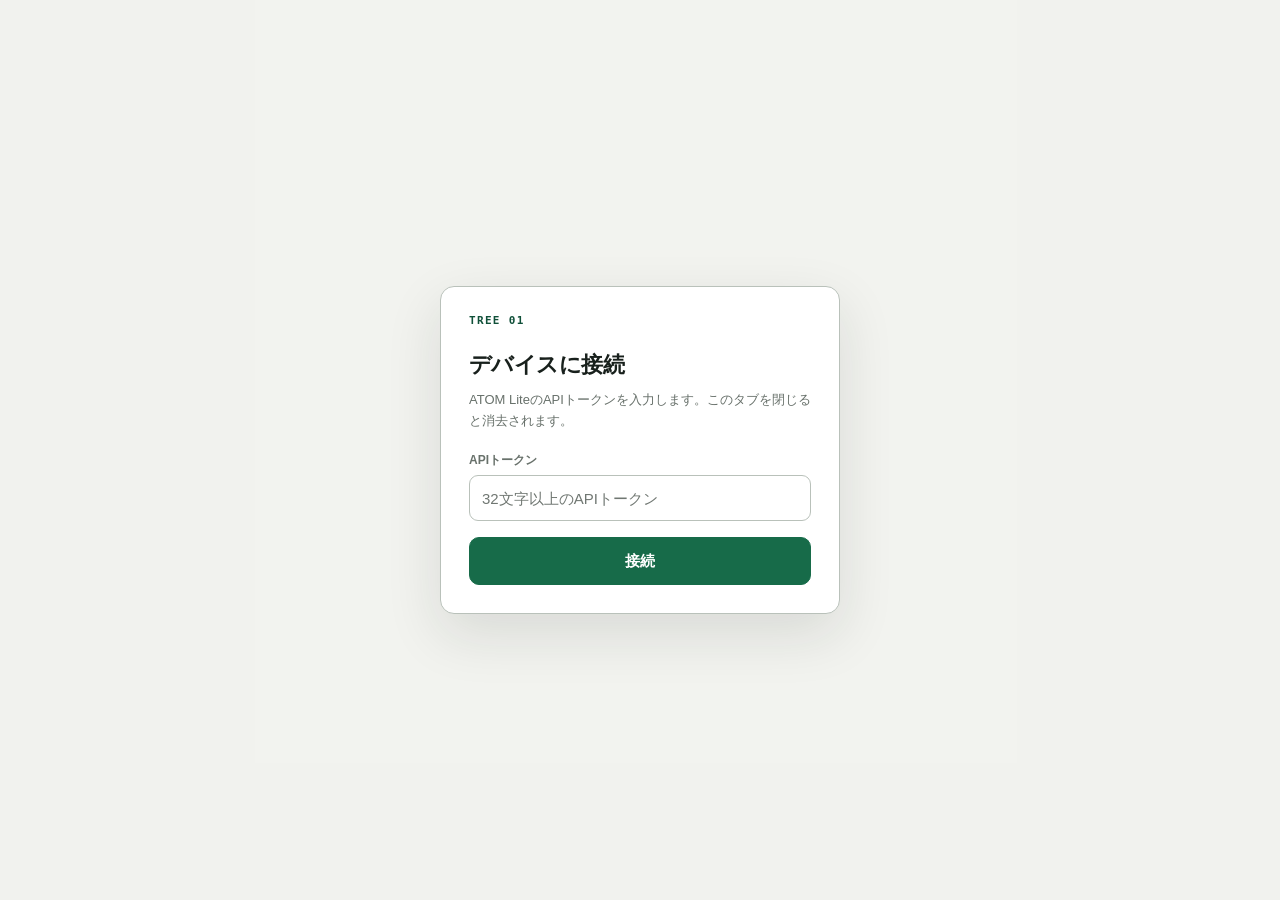
==== commit cda82f39: "refactor: simplify bridge and modernize dashboard" ====
--- a/firmware/web/index.html
+++ b/firmware/web/index.html
@@ -3,309 +3,580 @@
 <head>
   <meta charset="utf-8">
   <meta name="viewport" content="width=device-width,initial-scale=1,viewport-fit=cover">
-  <meta name="theme-color" content="#173f35">
+  <meta name="theme-color" content="#f2f3ef">
   <title>木の水やり</title>
   <style>
     :root {
       color-scheme: light;
-      --forest: #173f35;
-      --forest-2: #22594a;
-      --ink: #17221f;
-      --muted: #66736e;
-      --paper: #f3efe4;
-      --card: rgba(255, 253, 247, .92);
-      --line: rgba(23, 63, 53, .15);
-      --water: #19a9a0;
-      --water-pale: #bce5df;
-      --clay: #c86742;
-      --amber: #d99f37;
-      --danger: #b74435;
-      --shadow: 0 18px 50px rgba(38, 51, 46, .10);
-      font-family: "Avenir Next", Avenir, "Hiragino Sans", "Yu Gothic UI", sans-serif;
-    }
+      --canvas: #f2f3ef;
+      --surface: #ffffff;
+      --surface-muted: #f7f8f5;
+      --ink: #18201c;
+      --muted: #68716b;
+      --line: #d9ded9;
+      --line-strong: #b9c1ba;
+      --green: #176b49;
+      --green-dark: #105039;
+      --green-soft: #e7f0ea;
+      --red: #a43f36;
+      --red-soft: #f8eae7;
+      --amber: #8a641b;
+      --amber-soft: #f6eedc;
+      --focus: #1267d6;
+    }
+
     * { box-sizing: border-box; }
-    html { background: var(--paper); }
+    [hidden] { display: none !important; }
+
+    html { min-width: 320px; }
     body {
+      margin: 0;
       min-height: 100vh;
-      margin: 0;
+      background: var(--canvas);
       color: var(--ink);
-      background:
-        radial-gradient(circle at 12% 8%, rgba(25, 169, 160, .13), transparent 29rem),
-        radial-gradient(circle at 91% 18%, rgba(200, 103, 66, .10), transparent 25rem),
-        var(--paper);
+      font-family: Inter, ui-sans-serif, -apple-system, BlinkMacSystemFont, "Helvetica Neue", "Noto Sans JP", sans-serif;
+      font-size: 15px;
+      line-height: 1.55;
+      -webkit-font-smoothing: antialiased;
     }
     body.auth-locked { overflow: hidden; }
-    body::before {
+    body.auth-locked .shell { visibility: hidden; }
+    button, input { font: inherit; }
+    button { min-height: 44px; }
+    button, summary, input[type="range"] { -webkit-tap-highlight-color: transparent; }
+    button:focus-visible, input:focus-visible, summary:focus-visible {
+      outline: 3px solid var(--focus);
+      outline-offset: 3px;
+    }
+
+    .shell {
+      width: min(1080px, 100%);
+      margin: 0 auto;
+      padding: 22px 24px 48px;
+    }
+
+    .site-header {
+      display: flex;
+      align-items: center;
+      justify-content: space-between;
+      min-height: 54px;
+      margin-bottom: 14px;
+    }
+    .site-title { display: flex; align-items: baseline; gap: 11px; }
+    .site-title h1 { margin: 0; font-size: 20px; font-weight: 700; letter-spacing: -.02em; }
+    .site-code {
+      color: var(--green-dark);
+      font: 700 11px/1 ui-monospace, SFMono-Regular, Menlo, monospace;
+      letter-spacing: .12em;
+    }
+    .connection {
+      display: flex;
+      align-items: center;
+      gap: 8px;
+      color: var(--muted);
+      font-size: 13px;
+      font-variant-numeric: tabular-nums;
+    }
+    .connection-dot { width: 8px; height: 8px; border-radius: 50%; background: var(--line-strong); }
+    .connection-dot.online { background: var(--green); }
+    .connection-dot.error { background: var(--red); }
+    .connection-divider { width: 1px; height: 14px; background: var(--line); }
+
+    .dashboard-main {
+      display: grid;
+      grid-template-columns: minmax(0, 1fr) 356px;
+      gap: 14px;
+      align-items: start;
+    }
+
+    .status-strip {
+      grid-column: 1 / -1;
+      display: grid;
+      grid-template-columns: repeat(4, 1fr);
+      overflow: hidden;
+      background: var(--surface);
+      border: 1px solid var(--line);
+      border-radius: 14px;
+    }
+    .status-item { min-width: 0; padding: 14px 16px; border-right: 1px solid var(--line); }
+    .status-item:last-child { border-right: 0; }
+    .status-label {
+      display: block;
+      margin-bottom: 2px;
+      color: var(--muted);
+      font-size: 11px;
+      font-weight: 650;
+      letter-spacing: .04em;
+    }
+    .status-value { display: block; overflow: hidden; font-size: 15px; text-overflow: ellipsis; white-space: nowrap; }
+
+    .panel {
+      background: var(--surface);
+      border: 1px solid var(--line);
+      border-radius: 14px;
+    }
+    .panel-body { padding: 22px; }
+    .panel-heading {
+      display: flex;
+      align-items: flex-start;
+      justify-content: space-between;
+      gap: 12px;
+      margin-bottom: 22px;
+    }
+    .panel-heading h2 { margin: 0; font-size: 18px; line-height: 1.3; letter-spacing: -.015em; }
+    .panel-heading p { margin: 4px 0 0; color: var(--muted); font-size: 13px; }
+    .state-label { color: var(--muted); font-size: 12px; font-weight: 650; white-space: nowrap; }
+
+    #control-panel {
+      grid-column: 2;
+      grid-row: 2;
+      position: sticky;
+      top: 14px;
+    }
+    .monitor-column {
+      grid-column: 1;
+      grid-row: 2;
+      display: grid;
+      gap: 14px;
+    }
+
+    .control-section + .control-section { margin-top: 24px; padding-top: 24px; border-top: 1px solid var(--line); }
+    .control-title { margin: 0 0 5px; font-size: 14px; font-weight: 700; }
+    .control-copy { margin: 0 0 16px; color: var(--muted); font-size: 13px; }
+    .duration-row { display: flex; align-items: baseline; justify-content: space-between; margin-bottom: 10px; }
+    .duration-row label { color: var(--muted); font-size: 12px; font-weight: 650; }
+    .duration-input { display: flex; align-items: baseline; gap: 5px; }
+    #duration-number {
+      width: 70px;
+      padding: 0;
+      border: 0;
+      border-bottom: 1px solid var(--line-strong);
+      border-radius: 0;
+      background: transparent;
+      color: var(--ink);
+      font-size: 28px;
+      font-weight: 700;
+      line-height: 1.2;
+      text-align: right;
+      font-variant-numeric: tabular-nums;
+    }
+    .duration-unit { color: var(--muted); font-size: 13px; }
+    #duration-sec { width: 100%; height: 32px; margin: 2px 0 14px; accent-color: var(--green); cursor: pointer; }
+    #duration-sec::-webkit-slider-runnable-track { height: 4px; border-radius: 2px; background: var(--line); }
+    #duration-sec::-webkit-slider-thumb {
+      width: 20px;
+      height: 20px;
+      margin-top: -8px;
+      border: 2px solid var(--surface);
+      border-radius: 50%;
+      background: var(--green);
+      box-shadow: 0 0 0 1px var(--green);
+      -webkit-appearance: none;
+      appearance: none;
+    }
+    #duration-sec::-moz-range-track { height: 4px; border: 0; border-radius: 2px; background: var(--line); }
+    #duration-sec::-moz-range-thumb {
+      width: 18px;
+      height: 18px;
+      border: 2px solid var(--surface);
+      border-radius: 50%;
+      background: var(--green);
+      box-shadow: 0 0 0 1px var(--green);
+    }
+    .presets { display: grid; grid-template-columns: repeat(4, 1fr); gap: 6px; margin-bottom: 14px; }
+    .preset {
+      min-height: 44px;
+      padding: 6px 3px;
+      border: 1px solid var(--line);
+      border-radius: 8px;
+      background: var(--surface);
+      color: var(--muted);
+      font-size: 12px;
+      cursor: pointer;
+    }
+    .preset:hover { border-color: var(--line-strong); color: var(--ink); }
+    .preset.active { border-color: var(--green); background: var(--green-soft); color: var(--green-dark); font-weight: 700; }
+
+    .primary-button, .hold-button, .stop-button, .secondary-button {
+      width: 100%;
+      padding: 11px 14px;
+      border-radius: 10px;
+      font-weight: 700;
+      cursor: pointer;
+    }
+    .primary-button { border: 1px solid var(--green); background: var(--green); color: #fff; }
+    .primary-button:hover { border-color: var(--green-dark); background: var(--green-dark); }
+    .hold-button {
+      min-height: 58px;
+      border: 1px solid var(--ink);
+      background: var(--surface);
+      color: var(--ink);
+      touch-action: none;
+      user-select: none;
+      -webkit-user-select: none;
+    }
+    .hold-button:hover { background: var(--surface-muted); }
+    .hold-button.holding { border-color: var(--green); background: var(--green); color: #fff; }
+    .hold-button:focus-visible { outline: 3px solid var(--focus); outline-offset: 3px; }
+    .stop-button { margin-top: 8px; border: 1px solid #dcb9b5; background: var(--surface); color: var(--red); }
+    .stop-button:not(:disabled):hover { background: var(--red-soft); }
+    .stop-button.active-stop { border-color: var(--red); background: var(--red); color: #fff; }
+    .stop-button.active-stop:hover { border-color: #842f28; background: #842f28; }
+    .primary-button:disabled, .hold-button:disabled, .stop-button:disabled { cursor: not-allowed; }
+    .primary-button:disabled, .hold-button:disabled { opacity: .45; }
+    .stop-button:disabled { opacity: .58; color: var(--muted); }
+    .control-note { margin: 10px 0 0; color: var(--muted); font-size: 12px; }
+
+    .moisture-summary { display: grid; grid-template-columns: minmax(0, 1fr) auto; gap: 24px; align-items: end; }
+    .reading-label { display: block; color: var(--muted); font-size: 12px; font-weight: 650; }
+    .reading-value { display: inline-block; margin-top: 2px; font-size: clamp(42px, 7vw, 68px); font-weight: 650; line-height: 1; letter-spacing: -.055em; font-variant-numeric: tabular-nums; }
+    .reading-unit { margin-left: 7px; color: var(--muted); font-size: 13px; }
+    .dryness { min-width: 112px; text-align: right; }
+    #dryness-value { display: block; font-size: 28px; font-weight: 700; font-variant-numeric: tabular-nums; }
+    #dryness-label { display: block; margin-top: 2px; color: var(--muted); font-size: 12px; }
+    .moisture-track { height: 6px; margin-top: 20px; overflow: hidden; border-radius: 3px; background: var(--line); }
+    .moisture-fill { width: 0; height: 100%; background: var(--green); transition: width 180ms ease-out; }
+
+    .chart-wrap { margin-top: 24px; padding-top: 18px; border-top: 1px solid var(--line); }
+    .chart-head { display: flex; justify-content: space-between; margin-bottom: 8px; color: var(--muted); font-size: 11px; }
+    .chart-wrap svg { display: block; width: 100%; height: 118px; }
+    #chart-line { fill: none; stroke: var(--green); stroke-width: 2; vector-effect: non-scaling-stroke; }
+
+    .calibration-panel { margin-top: 20px; border-top: 1px solid var(--line); }
+    .calibration-panel summary { display: flex; align-items: center; min-height: 44px; padding: 10px 0 0; color: var(--ink); font-size: 13px; font-weight: 700; cursor: pointer; }
+    .calibration-content { padding-top: 14px; }
+    .calibration-actions { display: grid; grid-template-columns: 1fr 1fr; gap: 8px; }
+    .secondary-button { border: 1px solid var(--line); background: var(--surface); color: var(--ink); font-size: 13px; }
+    .secondary-button:hover { border-color: var(--line-strong); background: var(--surface-muted); }
+    .reset-button { margin-top: 8px; color: var(--red); }
+    .calibration-copy { margin: 12px 0 0; color: var(--muted); font-size: 12px; }
+
+    .last-event { margin-top: 20px; padding-top: 16px; border-top: 1px solid var(--line); }
+    .last-event strong { display: block; font-size: 13px; }
+    .last-event span { display: block; margin-top: 3px; overflow-wrap: anywhere; color: #59615c; font: 11px/1.5 ui-monospace, SFMono-Regular, Menlo, monospace; }
+
+    .device-facts { display: grid; grid-template-columns: repeat(3, 1fr); }
+    .device-fact { min-width: 0; padding: 17px 20px; border-right: 1px solid var(--line); }
+    .device-fact:last-child { border-right: 0; }
+    .device-fact span { display: block; color: var(--muted); font-size: 11px; }
+    .device-fact strong { display: block; margin-top: 2px; overflow: hidden; font-size: 13px; font-weight: 650; text-overflow: ellipsis; white-space: nowrap; }
+
+    .offline-banner {
+      grid-column: 1 / -1;
+      display: none;
+      padding: 11px 14px;
+      border: 1px solid #e3c7c3;
+      border-radius: 10px;
+      background: var(--red-soft);
+      color: #7e2f28;
+      font-size: 13px;
+    }
+    .offline-banner.show { display: block; }
+
+    .auth-gate {
       position: fixed;
       inset: 0;
-      z-index: -1;
-      content: "";
-      opacity: .34;
-      background-image:
-        repeating-radial-gradient(ellipse at 13% 15%, transparent 0 37px, rgba(23,63,53,.055) 38px 39px, transparent 40px 74px);
+      z-index: 100;
+      display: grid;
+      place-items: center;
+      padding: 20px;
+      overflow-y: auto;
+      background: rgba(242, 243, 239, .96);
+    }
+    .auth-card {
+      width: min(400px, 100%);
+      padding: 28px;
+      border: 1px solid var(--line-strong);
+      border-radius: 14px;
+      background: var(--surface);
+      box-shadow: 0 20px 55px rgba(24, 32, 28, .12);
+    }
+    .auth-code { margin-bottom: 22px; color: var(--green-dark); font: 700 11px/1 ui-monospace, SFMono-Regular, Menlo, monospace; letter-spacing: .12em; }
+    .auth-card h2 { margin: 0; font-size: 22px; letter-spacing: -.025em; }
+    .auth-card p { margin: 8px 0 20px; color: var(--muted); font-size: 13px; }
+    .auth-card label { display: block; margin-bottom: 6px; color: var(--muted); font-size: 12px; font-weight: 650; }
+    .auth-card input {
+      width: 100%;
+      min-height: 46px;
+      padding: 10px 12px;
+      border: 1px solid var(--line-strong);
+      border-radius: 9px;
+      background: var(--surface);
+      color: var(--ink);
+    }
+    .auth-card input::placeholder { color: #707772; }
+    .auth-card .primary-button { margin-top: 16px; }
+    .auth-error { min-height: 20px; margin: 8px 0 0 !important; color: var(--red) !important; }
+    .auth-error:empty { display: none; }
+
+    dialog {
+      width: min(430px, calc(100% - 32px));
+      padding: 0;
+      border: 1px solid var(--line-strong);
+      border-radius: 14px;
+      background: var(--surface);
+      color: var(--ink);
+      box-shadow: 0 20px 55px rgba(24, 32, 28, .18);
+    }
+    dialog::backdrop { background: rgba(24, 32, 28, .44); }
+    .dialog-body { padding: 24px; }
+    .dialog-body h2 { margin: 0; font-size: 20px; }
+    .dialog-body > p { margin: 9px 0 18px; color: var(--muted); }
+    .dialog-duration { display: block; margin: 8px 0 18px; font-size: 38px; font-weight: 700; letter-spacing: -.04em; }
+    .dialog-warning { padding: 12px; border-left: 3px solid var(--amber); background: var(--amber-soft); color: #674a15; font-size: 12px; }
+    .dialog-actions { display: grid; grid-template-columns: 1fr 1fr; gap: 8px; margin-top: 20px; }
+
+    .toast {
+      position: fixed;
+      right: 18px;
+      bottom: 18px;
+      z-index: 120;
+      width: min(380px, calc(100% - 36px));
+      padding: 12px 14px;
+      transform: translateY(20px);
+      border: 1px solid #b9d1c2;
+      border-radius: 10px;
+      background: #edf5ef;
+      color: var(--green-dark);
+      opacity: 0;
       pointer-events: none;
-    }
-    button, input { font: inherit; }
-    button { -webkit-tap-highlight-color: transparent; }
-    .shell { width: min(1120px, calc(100% - 32px)); margin: 0 auto; padding: 28px 0 56px; }
-    .topbar { display: flex; align-items: center; justify-content: space-between; gap: 20px; margin-bottom: 22px; }
-    .brand { display: flex; align-items: center; gap: 12px; }
-    .brand-mark {
-      display: grid; width: 43px; height: 43px; place-items: center; border-radius: 50% 48% 44% 52%;
-      color: #fff; background: var(--forest); box-shadow: inset -7px -8px 0 rgba(0,0,0,.08);
-    }
-    .brand-mark svg { width: 23px; height: 23px; }
-    .eyebrow { margin: 0 0 2px; color: var(--muted); font-size: 10px; font-weight: 700; letter-spacing: .18em; text-transform: uppercase; }
-    h1 { margin: 0; font-family: "Iowan Old Style", "Hiragino Mincho ProN", serif; font-size: clamp(22px, 4vw, 30px); font-weight: 600; letter-spacing: -.02em; }
-    .connection { display: flex; align-items: center; gap: 8px; color: var(--muted); font-size: 12px; }
-    .connection-dot { width: 8px; height: 8px; border-radius: 50%; background: #9aa39f; box-shadow: 0 0 0 4px rgba(154,163,159,.14); }
-    .connection-dot.online { background: var(--water); box-shadow: 0 0 0 4px rgba(25,169,160,.15); }
-    .connection-dot.error { background: var(--danger); box-shadow: 0 0 0 4px rgba(183,68,53,.13); }
-    .grid { display: grid; grid-template-columns: minmax(0, 1.35fr) minmax(300px, .65fr); gap: 18px; align-items: start; }
-    .stack { display: grid; gap: 18px; }
-    .card { overflow: hidden; border: 1px solid var(--line); border-radius: 26px; background: var(--card); box-shadow: var(--shadow); backdrop-filter: blur(18px); }
-    .card-inner { padding: clamp(20px, 4vw, 30px); }
-    .card-head { display: flex; justify-content: space-between; gap: 18px; align-items: flex-start; margin-bottom: 22px; }
-    .card-title { margin: 0; font-size: 14px; font-weight: 750; letter-spacing: .04em; }
-    .card-note { margin: 5px 0 0; color: var(--muted); font-size: 12px; line-height: 1.6; }
-    .pill { display: inline-flex; align-items: center; min-height: 28px; padding: 5px 10px; border: 1px solid var(--line); border-radius: 999px; color: var(--forest); background: rgba(255,255,255,.55); font-size: 11px; font-weight: 700; white-space: nowrap; }
-    .moisture-layout { display: grid; grid-template-columns: 190px 1fr; gap: 30px; align-items: center; }
-    .gauge { --gauge-angle: 0deg; --gauge-progress: transparent; position: relative; width: 174px; height: 174px; margin: 0 auto; display: grid; place-items: center; }
-    .gauge::before {
-      position: absolute; inset: 0; content: ""; border-radius: 50%;
-      background: conic-gradient(from 225deg, var(--gauge-progress) 0 var(--gauge-angle), rgba(23,63,53,.10) var(--gauge-angle) 270deg, transparent 270deg 360deg);
-      -webkit-mask: radial-gradient(circle, transparent 57%, #000 58% 70%, transparent 71%);
-      mask: radial-gradient(circle, transparent 57%, #000 58% 70%, transparent 71%);
-
-    }
-    .gauge::after { position: absolute; inset: 20px; content: ""; border: 1px dashed rgba(23,63,53,.13); border-radius: 50%; }
-    .gauge-copy { position: relative; z-index: 1; text-align: center; }
-    .gauge-value { display: block; font-family: "Iowan Old Style", Georgia, serif; color: var(--forest); font-size: 43px; line-height: 1; font-variant-numeric: tabular-nums; }
-    .gauge-label { display: block; margin-top: 8px; color: var(--muted); font-size: 11px; font-weight: 700; letter-spacing: .08em; }
-    .sensor-copy { min-width: 0; }
-    .sensor-main { margin: 0 0 5px; color: var(--forest); font-family: "Iowan Old Style", "Hiragino Mincho ProN", serif; font-size: clamp(23px, 4vw, 34px); }
-    .sensor-detail { margin: 0; color: var(--muted); font-size: 13px; line-height: 1.7; }
-    .raw-value { color: var(--ink); font-weight: 800; font-variant-numeric: tabular-nums; }
-    .chart-wrap { position: relative; margin-top: 24px; padding-top: 10px; border-top: 1px solid var(--line); }
-    .chart-label { display: flex; justify-content: space-between; margin-bottom: 6px; color: var(--muted); font-size: 10px; }
-    #moisture-chart { display: block; width: 100%; height: 132px; overflow: visible; }
-    #chart-line { fill: none; stroke: var(--water); stroke-width: 3; stroke-linecap: round; stroke-linejoin: round; vector-effect: non-scaling-stroke; }
-    #chart-area { fill: url(#chart-gradient); }
-    .calibration { display: grid; grid-template-columns: 1fr 1fr auto; gap: 9px; margin-top: 18px; }
-    .secondary-button, .ghost-button {
-      min-height: 42px; padding: 9px 13px; border: 1px solid var(--line); border-radius: 13px; color: var(--forest); background: rgba(255,255,255,.55); font-size: 12px; font-weight: 750; cursor: pointer;
-    }
-    .secondary-button:hover, .ghost-button:hover { border-color: rgba(23,63,53,.32); background: #fff; }
-    .calibration-readout { margin: 12px 0 0; color: var(--muted); font-size: 11px; line-height: 1.6; }
-    .control-card { color: #f8f4e9; background: var(--forest); border-color: transparent; }
-    .control-card .card-note { color: rgba(248,244,233,.68); }
-    .control-card .pill { color: #f8f4e9; border-color: rgba(255,255,255,.16); background: rgba(255,255,255,.08); }
-    .duration-row { display: flex; align-items: end; justify-content: space-between; gap: 14px; margin: 25px 0 17px; }
-    .duration-value { font-family: "Iowan Old Style", Georgia, serif; font-size: 48px; line-height: .95; font-variant-numeric: tabular-nums; }
-    .duration-unit { margin-left: 5px; color: rgba(248,244,233,.64); font-size: 13px; }
-    .duration-number { width: 76px; padding: 9px; border: 1px solid rgba(255,255,255,.18); border-radius: 12px; color: #fff; background: rgba(255,255,255,.08); text-align: center; font-weight: 800; }
-    #duration-sec { --range-progress: 5%; width: 100%; height: 6px; appearance: none; border-radius: 999px; background: linear-gradient(to right, var(--water-pale) 0 var(--range-progress), rgba(255,255,255,.18) var(--range-progress) 100%); cursor: pointer; }
-    #duration-sec::-webkit-slider-thumb { width: 20px; height: 20px; appearance: none; border: 3px solid var(--forest); border-radius: 50%; background: var(--water-pale); box-shadow: 0 0 0 1px rgba(255,255,255,.65); }
-    #duration-sec::-moz-range-thumb { width: 16px; height: 16px; border: 3px solid var(--forest); border-radius: 50%; background: var(--water-pale); box-shadow: 0 0 0 1px rgba(255,255,255,.65); }
-    .presets { display: grid; grid-template-columns: repeat(5, 1fr); gap: 7px; margin: 15px 0 22px; }
-    .preset { min-height: 34px; border: 1px solid rgba(255,255,255,.13); border-radius: 999px; color: rgba(255,255,255,.74); background: transparent; font-size: 11px; cursor: pointer; }
-    .preset.active { color: #0f352e; border-color: var(--water-pale); background: var(--water-pale); font-weight: 800; }
-    .action-button { width: 100%; min-height: 56px; border: 0; border-radius: 17px; color: #0d352d; background: var(--water-pale); font-weight: 850; letter-spacing: .02em; cursor: pointer; box-shadow: 0 10px 30px rgba(0,0,0,.15); }
-    .action-button:disabled { opacity: .38; cursor: not-allowed; box-shadow: none; }
-    .hold-section { margin-top: 18px; padding-top: 18px; border-top: 1px solid rgba(255,255,255,.14); }
-    .hold-heading { margin: 0 0 9px; color: rgba(248,244,233,.72); font-size: 11px; font-weight: 750; letter-spacing: .05em; }
-    .hold-button {
-      width: 100%; min-height: 72px; padding: 12px 16px; border: 1px solid rgba(188,229,223,.62); border-radius: 18px;
-      color: #e8fffb; background: rgba(25,169,160,.18); font-weight: 850; cursor: pointer;
-      touch-action: none; user-select: none; -webkit-user-select: none; -webkit-touch-callout: none;
-    }
-    .hold-button span, .hold-button small { display: block; pointer-events: none; }
-    .hold-button small { margin-top: 4px; color: rgba(232,255,251,.68); font-size: 10px; font-weight: 650; }
-    .hold-button.holding { color: #123d34; background: var(--water-pale); box-shadow: 0 0 0 4px rgba(188,229,223,.16); }
-    .hold-button.holding small { color: rgba(18,61,52,.7); }
-    .hold-button:disabled { opacity: .38; cursor: not-allowed; box-shadow: none; }
-    .hold-help { margin: 8px 1px 0; color: rgba(248,244,233,.58); font-size: 10px; line-height: 1.55; }
-    .stop-button { width: 100%; min-height: 48px; margin-top: 10px; border: 1px solid rgba(255,255,255,.18); border-radius: 15px; color: #ffd9cf; background: rgba(183,68,53,.18); font-weight: 800; cursor: pointer; }
-    .stop-button:disabled { opacity: .62; color: rgba(255,217,207,.82); cursor: not-allowed; }
-    .safety-copy { margin: 15px 0 0; color: rgba(248,244,233,.58); font-size: 10px; line-height: 1.6; }
-    .device-grid { display: grid; grid-template-columns: 1fr 1fr; gap: 1px; border: 1px solid var(--line); border-radius: 16px; overflow: hidden; background: var(--line); }
-    .metric { min-width: 0; padding: 15px; background: rgba(255,255,255,.62); }
-    .metric-label { display: block; color: var(--muted); font-size: 10px; letter-spacing: .08em; }
-    .metric-value { display: block; margin-top: 5px; color: var(--forest); font-size: 15px; font-weight: 800; font-variant-numeric: tabular-nums; overflow-wrap: anywhere; }
-    .event { display: flex; gap: 12px; align-items: flex-start; margin-top: 18px; padding-top: 18px; border-top: 1px solid var(--line); }
-    .event-icon { flex: 0 0 auto; width: 32px; height: 32px; display: grid; place-items: center; border-radius: 50%; color: var(--forest); background: var(--water-pale); font-size: 13px; font-weight: 900; }
-    .event strong { display: block; font-size: 12px; }
-    .event p { margin: 3px 0 0; color: var(--muted); font-size: 11px; line-height: 1.55; overflow-wrap: anywhere; }
-    .auth-gate { position: fixed; inset: 0; z-index: 20; display: grid; place-items: center; padding: 22px; background: rgba(15,38,32,.76); backdrop-filter: blur(18px); }
-    .auth-gate[hidden] { display: none; }
-    .auth-panel { width: min(420px, 100%); padding: 29px; border: 1px solid rgba(255,255,255,.2); border-radius: 26px; color: #f7f2e7; background: #173f35; box-shadow: 0 30px 90px rgba(0,0,0,.32); }
-    .auth-panel h2 { margin: 10px 0 8px; font-family: "Iowan Old Style", "Hiragino Mincho ProN", serif; font-size: 27px; }
-    .auth-panel .brand-mark { border: 1px solid rgba(255,255,255,.2); background: #24584b; }
-    .auth-panel .eyebrow { color: rgba(247,242,231,.86); }
-    .auth-panel p { margin: 0 0 20px; color: rgba(247,242,231,.84); font-size: 12px; line-height: 1.65; }
-    .token-input { width: 100%; min-height: 48px; padding: 12px 14px; border: 1px solid rgba(255,255,255,.42); border-radius: 13px; color: #fff; background: rgba(255,255,255,.13); }
-    .token-input::placeholder { color: rgba(247,242,231,.58); }
-    .token-submit { width: 100%; min-height: 49px; margin-top: 10px; border: 0; border-radius: 13px; color: var(--forest); background: var(--water-pale); font-weight: 850; cursor: pointer; }
-    .auth-error { min-height: 18px; margin: 10px 0 0 !important; color: #ffc9bd !important; }
-    dialog { width: min(430px, calc(100% - 32px)); padding: 0; border: 0; border-radius: 24px; color: var(--ink); background: #fffdf7; box-shadow: 0 28px 90px rgba(20,40,34,.35); }
-    dialog::backdrop { background: rgba(11,31,26,.58); backdrop-filter: blur(6px); }
-    .dialog-inner { padding: 27px; }
-    .dialog-inner h2 { margin: 0 0 8px; font-family: "Iowan Old Style", "Hiragino Mincho ProN", serif; font-size: 26px; }
-    .dialog-inner p { color: var(--muted); font-size: 13px; line-height: 1.7; }
-    .dialog-dose { margin: 20px 0; padding: 18px; border-radius: 16px; color: #f8f4e9; background: var(--forest); text-align: center; }
-    .dialog-dose strong { font-family: "Iowan Old Style", Georgia, serif; font-size: 36px; }
-    .dialog-actions { display: grid; grid-template-columns: 1fr 1fr; gap: 9px; }
-    .dialog-actions button { min-height: 47px; border-radius: 13px; font-weight: 800; cursor: pointer; }
-    .cancel-button { border: 1px solid var(--line); color: var(--forest); background: transparent; }
-    .confirm-button { border: 0; color: #fff; background: var(--forest); }
-    .toast { position: fixed; right: 18px; bottom: max(18px, env(safe-area-inset-bottom)); z-index: 30; width: min(390px, calc(100% - 36px)); padding: 15px 17px; border-radius: 15px; color: #fff; background: #193d35; box-shadow: 0 18px 50px rgba(0,0,0,.24); font-size: 12px; line-height: 1.55; transform: translateY(20px); opacity: 0; pointer-events: none; transition: .2s ease; }
+      transition: opacity 160ms ease-out, transform 160ms ease-out;
+      font-size: 13px;
+    }
     .toast.show { transform: translateY(0); opacity: 1; }
-    .toast.error { background: #7f3328; }
-    .offline-banner { display: none; margin-bottom: 14px; padding: 12px 14px; border: 1px solid rgba(183,68,53,.25); border-radius: 14px; color: #79382d; background: rgba(255,226,218,.78); font-size: 12px; }
-    .offline-banner.show { display: block; }
+    .toast.error { border-color: #e3c7c3; background: var(--red-soft); color: #7e2f28; }
+
     @media (max-width: 780px) {
-      .shell { width: min(100% - 22px, 620px); padding-top: 18px; }
-      .grid { grid-template-columns: 1fr; }
-      .moisture-layout { grid-template-columns: 145px 1fr; gap: 15px; }
-      .gauge { width: 138px; height: 138px; }
-      .gauge-value { font-size: 36px; }
-      .calibration { grid-template-columns: 1fr 1fr; }
-      .calibration .ghost-button { grid-column: 1 / -1; }
-      .connection span:last-child { display: none; }
-    }
-    @media (max-width: 420px) {
-      .moisture-layout { grid-template-columns: 1fr; text-align: center; }
-      .sensor-copy { margin-top: -4px; }
-      .presets { grid-template-columns: repeat(3, 1fr); }
-      .card { border-radius: 22px; }
-    }
-    @media (prefers-reduced-motion: reduce) { *, *::before, *::after { scroll-behavior: auto !important; transition: none !important; animation: none !important; } }
+      .shell { padding: 14px 14px 36px; }
+      .site-header { min-height: 48px; margin-bottom: 10px; }
+      .site-title h1 { font-size: 18px; }
+      .connection-divider, #last-sync { display: none; }
+      .dashboard-main { grid-template-columns: 1fr; }
+      .status-strip { grid-template-columns: 1fr 1fr; order: 0; }
+      .status-item { padding: 12px 14px; }
+      .status-item:nth-child(2) { border-right: 0; }
+      .status-item:nth-child(-n+2) { border-bottom: 1px solid var(--line); }
+      #control-panel, .monitor-column { grid-column: 1; grid-row: auto; position: static; }
+      #control-panel { order: 1; }
+      .monitor-column { order: 2; }
+      .offline-banner { order: -1; }
+      .panel-body { padding: 18px; }
+      .panel-heading { margin-bottom: 18px; }
+      .moisture-summary { gap: 14px; }
+      .reading-value { font-size: 48px; }
+      .device-facts { grid-template-columns: 1fr; }
+      .device-fact { padding: 13px 18px; border-right: 0; border-bottom: 1px solid var(--line); }
+      .device-fact:last-child { border-bottom: 0; }
+    }
+
+    @media (prefers-reduced-motion: reduce) {
+      *, *::before, *::after { scroll-behavior: auto !important; transition-duration: .01ms !important; }
+    }
   </style>
 </head>
 <body class="auth-locked">
+  <div class="shell">
+    <header class="site-header">
+      <div class="site-title">
+        <span class="site-code">TREE 01</span>
+        <h1>木の水やり</h1>
+      </div>
+      <div class="connection" aria-live="polite">
+        <span class="connection-dot" id="connection-dot" aria-hidden="true"></span>
+        <span id="connection-label">未接続</span>
+        <span class="connection-divider" aria-hidden="true"></span>
+        <time id="last-sync">--:--:--</time>
+      </div>
+    </header>
+
+    <main class="dashboard-main" id="dashboard-main" inert>
+      <div class="offline-banner" id="offline-banner" role="alert">
+        デバイスから応答がありません。停止ボタンは送信できますが、現物のポンプも確認してください。
+      </div>
+
+      <section class="status-strip" id="status-strip" aria-label="現在の状態">
+        <div class="status-item">
+          <span class="status-label">デバイス</span>
+          <strong class="status-value" id="device-state">未接続</strong>
+        </div>
+        <div class="status-item">
+          <span class="status-label">ポンプ</span>
+          <strong class="status-value" id="pump-state">—</strong>
+        </div>
+        <div class="status-item">
+          <span class="status-label">残り時間</span>
+          <strong class="status-value" id="remaining-time">—</strong>
+        </div>
+        <div class="status-item">
+          <span class="status-label">Wi-Fi</span>
+          <strong class="status-value" id="wifi-rssi">— dBm</strong>
+        </div>
+      </section>
+
+      <section class="panel" id="control-panel" aria-labelledby="control-title">
+        <div class="panel-body">
+          <div class="panel-heading">
+            <div>
+              <h2 id="control-title">給水</h2>
+              <p>時間を指定するか、押している間だけ動かします。</p>
+            </div>
+            <span class="state-label" id="armed-state">—</span>
+          </div>
+
+          <div class="control-section">
+            <h3 class="control-title">時間を指定</h3>
+            <p class="control-copy">最大180秒。開始前に確認画面を表示します。</p>
+            <div class="duration-row">
+              <label for="duration-number">運転時間</label>
+              <div class="duration-input">
+                <input id="duration-number" type="number" min="1" max="180" value="10" inputmode="numeric" aria-label="給水秒数">
+                <span class="duration-unit">秒</span>
+              </div>
+            </div>
+            <input id="duration-sec" type="range" min="1" max="180" value="10" aria-label="給水秒数">
+            <div class="presets" aria-label="給水時間プリセット">
+              <button type="button" class="preset active" data-sec="10">10秒</button>
+              <button type="button" class="preset" data-sec="30">30秒</button>
+              <button type="button" class="preset" data-sec="60">1分</button>
+              <button type="button" class="preset" data-sec="180">3分</button>
+            </div>
+            <button type="button" class="primary-button" id="water-button" disabled>10秒給水</button>
+          </div>
+
+          <div class="control-section">
+            <h3 class="control-title">押して給水</h3>
+            <p class="control-copy">指またはキーを離すと停止します。最長10分です。</p>
+            <button type="button" class="hold-button" id="hold-button" aria-pressed="false" disabled>
+              <span id="hold-button-label">押している間だけ給水</span>
+            </button>
+            <button type="button" class="stop-button" id="stop-button" disabled>停止中</button>
+            <p class="control-note">通信が切れた場合も、ATOM側の1.5秒タイマーで停止します。</p>
+          </div>
+        </div>
+      </section>
+
+      <div class="monitor-column">
+      <section class="panel" id="sensor-panel" aria-labelledby="sensor-title">
+        <div class="panel-body">
+          <div class="panel-heading">
+            <div>
+              <h2 id="sensor-title">土の水分</h2>
+              <p id="calibration-help">生値を表示しています。自動給水には使用しません。</p>
+            </div>
+            <span class="state-label" id="calibration-state">未校正</span>
+          </div>
+
+          <div class="moisture-summary">
+            <div>
+              <span class="reading-label">センサー値</span>
+              <strong class="reading-value" id="moisture-adc">----</strong>
+              <span class="reading-unit">ADC</span>
+            </div>
+            <div class="dryness">
+              <output id="dryness-value">--%</output>
+              <span id="dryness-label">校正が必要です</span>
+            </div>
+          </div>
+          <div class="moisture-track" id="moisture-track" aria-hidden="true" hidden><div class="moisture-fill" id="moisture-fill"></div></div>
+
+          <div class="chart-wrap" id="chart-wrap" hidden>
+            <div class="chart-head"><span>直近3分</span><span id="chart-range">—</span></div>
+            <svg id="moisture-chart" viewBox="0 0 640 132" preserveAspectRatio="none" role="img" aria-label="水分センサー値の推移">
+              <path id="chart-line" d=""></path>
+            </svg>
+          </div>
+
+          <details class="calibration-panel" id="calibration-panel">
+            <summary>センサー校正</summary>
+            <div class="calibration-content">
+              <div class="calibration-actions">
+                <button type="button" class="secondary-button" id="calibrate-dry">現在値を「乾」に設定</button>
+                <button type="button" class="secondary-button" id="calibrate-wet">現在値を「湿」に設定</button>
+              </div>
+              <button type="button" class="secondary-button reset-button" id="reset-calibration">校正をリセット</button>
+              <p class="calibration-copy" id="calibration-readout">乾: 未設定 / 湿: 未設定。乾燥度は参考表示で、自動給水には使用しません。</p>
+            </div>
+          </details>
+
+          <div class="last-event">
+            <strong id="last-event-title">給水履歴はありません</strong>
+            <span id="last-event-detail">request id / runtime / stop reason</span>
+          </div>
+        </div>
+      </section>
+
+      <section class="panel" id="device-panel" aria-label="デバイス情報">
+        <div class="device-facts">
+          <div class="device-fact"><span>稼働時間</span><strong id="uptime">—</strong></div>
+          <div class="device-fact"><span>Firmware</span><strong id="firmware-version">—</strong></div>
+          <div class="device-fact"><span>状態更新</span><strong id="device-updated">—</strong></div>
+        </div>
+      </section>
+      </div>
+    </main>
+  </div>
+
   <div class="auth-gate" id="auth-gate">
-    <form class="auth-panel" id="token-form">
-      <div class="brand-mark" aria-hidden="true">
-        <svg viewBox="0 0 24 24" fill="none"><path d="M12 21V10m0 3C8 13 5 10 5 6c4 0 7 2 7 6m0 3c4 0 7-3 7-7-4 0-7 2-7 6" stroke="currentColor" stroke-width="1.8" stroke-linecap="round" stroke-linejoin="round"/></svg>
-      </div>
-      <h2>木の水やりに接続</h2>
-      <p>ATOM Liteに設定したAPIトークンを入力してください。トークンはこのタブの間だけ保持し、端末には永続保存しません。</p>
-      <label class="eyebrow" for="api-token">API TOKEN</label>
-      <input class="token-input" id="api-token" type="password" autocomplete="off" spellcheck="false" placeholder="32文字以上のAPIトークン" required>
-      <button class="token-submit" type="submit">状態を確認して接続</button>
+    <form class="auth-card" id="token-form">
+      <div class="auth-code">TREE 01</div>
+      <h2>デバイスに接続</h2>
+      <p>ATOM LiteのAPIトークンを入力します。このタブを閉じると消去されます。</p>
+      <label for="api-token">APIトークン</label>
+      <input id="api-token" type="password" minlength="32" maxlength="256" placeholder="32文字以上のAPIトークン" autocomplete="off" required>
       <p class="auth-error" id="auth-error" role="alert"></p>
+      <button type="submit" class="primary-button">接続</button>
     </form>
   </div>
 
-  <main class="shell" id="dashboard-main" inert>
-    <header class="topbar">
-      <div class="brand">
-        <div class="brand-mark" aria-hidden="true">
-          <svg viewBox="0 0 24 24" fill="none"><path d="M12 21V10m0 3C8 13 5 10 5 6c4 0 7 2 7 6m0 3c4 0 7-3 7-7-4 0-7 2-7 6" stroke="currentColor" stroke-width="1.8" stroke-linecap="round" stroke-linejoin="round"/></svg>
-        </div>
-        <div><p class="eyebrow">BALCONY / TREE 01</p><h1>木の水やり</h1></div>
+  <dialog id="water-dialog" aria-labelledby="dialog-title">
+    <div class="dialog-body">
+      <h2 id="dialog-title">給水を開始しますか？</h2>
+      <p>ポンプを次の時間だけ運転します。</p>
+      <strong class="dialog-duration" id="dialog-duration">10秒</strong>
+      <div class="dialog-warning">開始後に通信が切れてもATOM側の安全タイマーで停止します。結果が不明な場合は自動再試行しません。</div>
+      <div class="dialog-actions">
+        <button type="button" class="secondary-button" id="cancel-water">キャンセル</button>
+        <button type="button" class="primary-button" id="confirm-water">開始</button>
       </div>
-      <div class="connection"><span class="connection-dot" id="connection-dot"></span><span id="connection-label">接続待ち</span><span id="last-sync">—</span></div>
-    </header>
-
-    <div class="offline-banner" id="offline-banner" role="status">ATOM Liteに接続できません。ポンプの状態を現物でも確認してください。</div>
-
-    <div class="grid">
-      <section class="stack">
-        <article class="card">
-          <div class="card-inner">
-            <div class="card-head">
-              <div><h2 class="card-title">土の水分</h2><p class="card-note">U101のADCを9点中央値で表示。2点校正後のみ乾燥度を算出します。</p></div>
-              <span class="pill" id="calibration-state">未校正</span>
-            </div>
-            <div class="moisture-layout">
-              <div class="gauge" id="dryness-gauge">
-                <div class="gauge-copy"><span class="gauge-value" id="dryness-value">--%</span><span class="gauge-label">乾燥度</span></div>
-              </div>
-              <div class="sensor-copy">
-                <p class="sensor-main" id="dryness-label">校正が必要です</p>
-                <p class="sensor-detail">現在の生値 <span class="raw-value" id="moisture-adc">----</span> ADC<br><span id="calibration-help">乾いた土と十分に湿った土で、それぞれ現在値を記録してください。</span></p>
-              </div>
-            </div>
-            <div class="chart-wrap">
-              <div class="chart-label"><span>← 過去 ・ 直近の推移 ・ 現在 →</span><span id="chart-range">データ待ち</span></div>
-              <svg id="moisture-chart" viewBox="0 0 640 132" preserveAspectRatio="none" role="img" aria-label="水分センサーADCの推移">
-                <defs><linearGradient id="chart-gradient" x1="0" y1="0" x2="0" y2="1"><stop offset="0" stop-color="#19a9a0" stop-opacity=".28"/><stop offset="1" stop-color="#19a9a0" stop-opacity="0"/></linearGradient></defs>
-                <path id="chart-area" d=""></path><path id="chart-line" d=""></path>
-              </svg>
-            </div>
-            <div class="calibration">
-              <button class="secondary-button" id="calibrate-dry" type="button">現在値を「乾」に設定</button>
-              <button class="secondary-button" id="calibrate-wet" type="button">現在値を「湿」に設定</button>
-              <button class="ghost-button" id="reset-calibration" type="button">校正をリセット</button>
-            </div>
-            <p class="calibration-readout" id="calibration-readout">乾: 未設定 / 湿: 未設定。乾燥度は参考表示で、自動給水には使用しません。</p>
-          </div>
-        </article>
-
-        <article class="card">
-          <div class="card-inner">
-            <div class="card-head"><div><h2 class="card-title">ATOM Lite</h2><p class="card-note">給水状態とローカル安全制御</p></div><span class="pill" id="device-state">UNKNOWN</span></div>
-            <div class="device-grid">
-              <div class="metric"><span class="metric-label">PUMP</span><span class="metric-value" id="pump-state">停止</span></div>
-              <div class="metric"><span class="metric-label">WI-FI</span><span class="metric-value" id="wifi-rssi">— dBm</span></div>
-              <div class="metric"><span class="metric-label">REMAINING</span><span class="metric-value" id="remaining-time">—</span></div>
-              <div class="metric"><span class="metric-label">UPTIME</span><span class="metric-value" id="uptime">—</span></div>
-            </div>
-            <div class="event"><span class="event-icon">↳</span><div><strong id="last-event-title">実行履歴なし</strong><p id="last-event-detail">給水後に実行時間と停止理由を表示します。</p></div></div>
-          </div>
-        </article>
-      </section>
-
-      <aside class="stack">
-        <article class="card control-card">
-          <div class="card-inner">
-            <div class="card-head"><div><h2 class="card-title">手動で水やり</h2><p class="card-note">1回ごとに秒数を指定。ESP32が最大180秒で物理停止します。</p></div><span class="pill" id="armed-state">確認中</span></div>
-            <div class="duration-row"><div><span class="duration-value" id="duration-display">10</span><span class="duration-unit">秒</span></div><input class="duration-number" id="duration-number" type="number" min="1" max="180" value="10" inputmode="numeric" aria-label="給水時間（秒）"></div>
-            <input id="duration-sec" type="range" min="1" max="180" value="10" aria-label="給水時間（秒）">
-            <div class="presets" aria-label="給水時間プリセット">
-              <button class="preset active" type="button" data-sec="10">10秒</button><button class="preset" type="button" data-sec="30">30秒</button><button class="preset" type="button" data-sec="60">1分</button><button class="preset" type="button" data-sec="120">2分</button><button class="preset" type="button" data-sec="180">3分</button>
-            </div>
-            <button class="action-button" id="water-button" type="button" disabled>この時間で水やり</button>
-            <div class="hold-section">
-              <p class="hold-heading">長く水やりする場合</p>
-              <button class="hold-button" id="hold-button" type="button" aria-pressed="false" aria-describedby="hold-help" disabled><span id="hold-button-label">押している間だけ水やり</span><small>指を離すと停止</small></button>
-              <p class="hold-help" id="hold-help">500msごとにATOMへ生存確認します。通信が1.5秒途切れると物理停止し、押しっぱなしでも最長10分で停止します。</p>
-            </div>
-            <button class="stop-button" id="stop-button" type="button" disabled>ポンプを緊急停止</button>
-            <p class="safety-copy">給水開始前に吐出口・タンク・排水を目視確認してください。通信結果が不明な場合、同じ要求を自動再試行しません。</p>
-          </div>
-        </article>
-      </aside>
-    </div>
-  </main>
-
-  <dialog id="water-dialog">
-    <div class="dialog-inner">
-      <p class="eyebrow">FINAL CHECK</p><h2>水やりを始めますか？</h2>
-      <p>吐出口が木の根元に固定され、タンクと排水に問題がないことを確認してください。</p>
-      <div class="dialog-dose"><strong id="dialog-duration">10秒</strong><br><span>1回だけ実行</span></div>
-      <div class="dialog-actions"><button class="cancel-button" id="cancel-water" type="button">戻る</button><button class="confirm-button" id="confirm-water" type="button">確認して開始</button></div>
     </div>
   </dialog>
+
   <div class="toast" id="toast" role="status" aria-live="polite"></div>
 
   <script>
     "use strict";
+
     const TOKEN_KEY = "watering-api-token-v1";
     const CALIBRATION_KEY = "watering-moisture-calibration-v1";
+    // Fail-closed client expectations intentionally mirror firmware constants.
     const HOLD_HEARTBEAT_MS = 500;
     const HOLD_LEASE_MS = 1500;
     const HOLD_MAX_RUN_MS = 600000;
-    const state = { token: sessionStorage.getItem(TOKEN_KEY) || "", status: null, adc: null, history: [], maxDurationSec: 180 };
+    const DEVICE_STATE_NAMES = {
+      BOOT_GUARD: "起動待機",
+      IDLE: "待機",
+      WATERING: "給水中",
+      COOLDOWN: "クールダウン",
+      ERROR: "エラー"
+    };
+
+    const state = {
+      token: sessionStorage.getItem(TOKEN_KEY) || "",
+      status: null,
+      adc: null,
+      history: [],
+      maxDurationSec: 180
+    };
     const hold = {
-      pressed: false, active: false, startInFlight: false,
-      keepaliveInFlight: false, requestId: "", heartbeatTimer: 0,
-      pointerId: null, stopPromise: null
+      pressed: false,
+      active: false,
+      startInFlight: false,
+      keepaliveInFlight: false,
+      requestId: "",
+      heartbeatTimer: 0,
+      pointerId: null,
+      stopPromise: null
     };
-    let calibration = loadCalibration();
-    let toastTimer = 0;
-    let statusRequestSequence = 0;
 
     const $ = (id) => document.getElementById(id);
     const authGate = $("auth-gate");
@@ -314,11 +585,16 @@
     const durationSlider = $("duration-sec");
     const durationNumber = $("duration-number");
     const holdButton = $("hold-button");
+    let calibration = loadCalibration();
+    let toastTimer = 0;
+    let statusRequestSequence = 0;
 
     function loadCalibration() {
       try {
         const value = JSON.parse(localStorage.getItem(CALIBRATION_KEY) || "null");
-        if (value && Number.isInteger(value.dryAdc) && Number.isInteger(value.wetAdc)) return value;
+        if (value && Number.isInteger(value.dryAdc) && Number.isInteger(value.wetAdc)) {
+          return value;
+        }
       } catch (_) {}
       return { dryAdc: null, wetAdc: null };
     }
@@ -329,14 +605,19 @@
     }
 
     function requestHeaders(json = false) {
-      const headers = { "Authorization": `Bearer ${state.token}`, "Accept": "application/json" };
+      const headers = {
+        "Authorization": `Bearer ${state.token}`,
+        "Accept": "application/json"
+      };
       if (json) headers["Content-Type"] = "application/json";
       return headers;
     }
 
     async function parseResponse(response) {
       let payload = {};
-      try { payload = await response.json(); } catch (_) {}
+      try {
+        payload = await response.json();
+      } catch (_) {}
       if (!response.ok) {
         const error = new Error(payload.error || `HTTP ${response.status}`);
         error.status = response.status;
@@ -346,51 +627,85 @@
       return payload;
     }
 
+    async function apiRequest(path, { method = "GET", payload = null, keepalive = false } = {}) {
+      const options = {
+        method,
+        headers: requestHeaders(payload !== null),
+        cache: "no-store",
+        keepalive
+      };
+      if (payload !== null) options.body = JSON.stringify(payload);
+      return parseResponse(await fetch(path, options));
+    }
+
     async function refreshStatus() {
       if (!state.token) return;
       const requestSequence = ++statusRequestSequence;
       try {
-        const response = await fetch("/v1/status", { headers: requestHeaders(), cache: "no-store" });
-        const payload = await parseResponse(response);
+        const payload = await apiRequest("/v1/status");
         if (requestSequence !== statusRequestSequence) return;
-        state.status = payload;
-        if (Number.isInteger(payload.moisture_adc)) {
-          state.adc = payload.moisture_adc;
-          state.history.push(payload.moisture_adc);
-          if (state.history.length > 90) state.history.shift();
-        }
-        if (Number.isInteger(payload.max_duration_sec)) {
-          state.maxDurationSec = Math.max(1, Math.min(180, payload.max_duration_sec));
-          durationSlider.max = String(state.maxDurationSec);
-          durationNumber.max = String(state.maxDurationSec);
-        }
-        authGate.hidden = true;
-        document.body.classList.remove("auth-locked");
-        $("dashboard-main").inert = false;
-        $("offline-banner").classList.remove("show");
+        acceptStatus(payload);
+        unlockDashboard();
         setConnection("online", "接続中");
         render();
       } catch (error) {
         if (requestSequence !== statusRequestSequence) return;
-        if (error.status === 401) {
-          state.token = "";
-          sessionStorage.removeItem(TOKEN_KEY);
-          authGate.hidden = false;
-          document.body.classList.add("auth-locked");
-          $("dashboard-main").inert = true;
-          $("auth-error").textContent = "トークンを確認してください。";
-        } else {
-          setConnection("error", "応答なし");
-          $("offline-banner").classList.add("show");
-          disableActions();
+        handleStatusError(error);
+      }
+    }
+
+    function acceptStatus(payload) {
+      state.status = payload;
+      if (Number.isInteger(payload.moisture_adc)) {
+        state.adc = payload.moisture_adc;
+        state.history.push(payload.moisture_adc);
+        if (state.history.length > 90) state.history.shift();
+      }
+      if (Number.isInteger(payload.max_duration_sec)) {
+        const boundedMaxDuration = Math.max(1, Math.min(180, payload.max_duration_sec));
+        if (state.maxDurationSec !== boundedMaxDuration) {
+          state.maxDurationSec = boundedMaxDuration;
+          durationSlider.max = String(state.maxDurationSec);
+          durationNumber.max = String(state.maxDurationSec);
+          setDuration(durationSlider.value);
         }
       }
     }
 
-    function setConnection(kind, label) {
+    function unlockDashboard() {
+      authGate.hidden = true;
+      document.body.classList.remove("auth-locked");
+      $("dashboard-main").inert = false;
+      $("offline-banner").classList.remove("show");
+    }
+
+    function handleStatusError(error) {
+      if (error.status === 401) {
+        state.token = "";
+        sessionStorage.removeItem(TOKEN_KEY);
+        authGate.hidden = false;
+        document.body.classList.add("auth-locked");
+        $("dashboard-main").inert = true;
+        $("auth-error").textContent = "トークンを確認してください。";
+        return;
+      }
+      setConnection("error", "応答なし", false);
+      $("offline-banner").classList.add("show");
+      $("armed-state").textContent = "状態不明";
+      disableActions();
+    }
+
+    function setConnection(kind, label, updateTimestamp = true) {
       $("connection-dot").className = `connection-dot ${kind}`;
       $("connection-label").textContent = label;
-      $("last-sync").textContent = new Date().toLocaleTimeString("ja-JP", { hour: "2-digit", minute: "2-digit", second: "2-digit" });
+      if (!updateTimestamp) return;
+      const updated = new Date().toLocaleTimeString("ja-JP", {
+        hour: "2-digit",
+        minute: "2-digit",
+        second: "2-digit"
+      });
+      $("last-sync").textContent = updated;
+      $("device-updated").textContent = updated;
     }
 
     function render() {
@@ -399,102 +714,182 @@
       renderDevice();
     }
 
+    function calibrationReady() {
+      return Number.isInteger(calibration.dryAdc)
+        && Number.isInteger(calibration.wetAdc)
+        && calibration.dryAdc !== calibration.wetAdc;
+    }
+
     function renderMoisture() {
       $("moisture-adc").textContent = state.adc === null ? "----" : String(state.adc);
-      const calibrated = Number.isInteger(calibration.dryAdc) && Number.isInteger(calibration.wetAdc) && calibration.dryAdc !== calibration.wetAdc;
       $("calibration-readout").textContent = `乾: ${calibration.dryAdc ?? "未設定"} / 湿: ${calibration.wetAdc ?? "未設定"}。乾燥度は参考表示で、自動給水には使用しません。`;
-      if (!calibrated || state.adc === null) {
+      if (!calibrationReady() || state.adc === null) {
         $("calibration-state").textContent = "未校正";
         $("dryness-value").textContent = "--%";
         $("dryness-label").textContent = "校正が必要です";
-        $("dryness-gauge").style.setProperty("--gauge-angle", "0deg");
-        $("dryness-gauge").style.setProperty("--gauge-progress", "transparent");
+        $("moisture-fill").style.width = "0%";
+        $("moisture-track").hidden = true;
+        $("calibration-help").textContent = "生値を表示しています。自動給水には使用しません。";
         return;
       }
-      const dryness = Math.round(Math.max(0, Math.min(100, ((state.adc - calibration.wetAdc) / (calibration.dryAdc - calibration.wetAdc)) * 100)));
+
+      const dryness = Math.round(Math.max(0, Math.min(
+        100,
+        ((state.adc - calibration.wetAdc) / (calibration.dryAdc - calibration.wetAdc)) * 100
+      )));
       $("calibration-state").textContent = "2点校正済み";
       $("dryness-value").textContent = `${dryness}%`;
-      $("dryness-gauge").style.setProperty("--gauge-angle", `${dryness * 2.7}deg`);
-      $("dryness-gauge").style.setProperty("--gauge-progress", "var(--clay)");
-      $("dryness-label").textContent = dryness >= 70 ? "乾燥寄りです" : dryness >= 35 ? "中間の水分です" : "湿潤寄りです";
+      $("dryness-label").textContent = dryness >= 70
+        ? "乾燥寄り"
+        : dryness >= 35 ? "中間" : "湿潤寄り";
+      $("moisture-fill").style.width = `${dryness}%`;
+      $("moisture-track").hidden = false;
       $("calibration-help").textContent = "校正点から算出した参考値です。自動判定には使いません。";
     }
 
     function renderChart() {
       const values = state.history;
-      if (values.length < 2) { $("chart-line").setAttribute("d", ""); $("chart-area").setAttribute("d", ""); return; }
-      const low = Math.min(...values), high = Math.max(...values), span = Math.max(40, high - low);
+      if (values.length < 2 || new Set(values).size < 2) {
+        $("chart-wrap").hidden = true;
+        $("chart-line").setAttribute("d", "");
+        return;
+      }
+      $("chart-wrap").hidden = false;
+      const low = Math.min(...values);
+      const high = Math.max(...values);
+      const span = Math.max(40, high - low);
       const points = values.map((value, index) => {
         const x = 8 + (index / (values.length - 1)) * 624;
         const y = 116 - ((value - low) / span) * 94;
         return [x, y];
       });
-      const line = points.map(([x, y], index) => `${index ? "L" : "M"}${x.toFixed(1)},${y.toFixed(1)}`).join(" ");
+      const line = points
+        .map(([x, y], index) => `${index ? "L" : "M"}${x.toFixed(1)},${y.toFixed(1)}`)
+        .join(" ");
       $("chart-line").setAttribute("d", line);
-      $("chart-area").setAttribute("d", `${line} L640,132 L0,132 Z`);
       $("chart-range").textContent = `${low} — ${high} ADC`;
     }
 
+    function isHoldEngaged() {
+      return hold.pressed || hold.startInFlight || hold.active;
+    }
+
+    function hasHoldContext() {
+      return isHoldEngaged() || Boolean(hold.requestId);
+    }
+
     function renderHoldButton() {
-      const engaged = hold.pressed || hold.startInFlight || hold.active;
+      const engaged = isHoldEngaged();
       holdButton.classList.toggle("holding", engaged);
       holdButton.setAttribute("aria-pressed", engaged ? "true" : "false");
       $("hold-button-label").textContent = hold.active
-        ? "給水中 — 指を離すと停止"
-        : hold.startInFlight ? "開始を確認中…" : "押している間だけ水やり";
+        ? "給水中 — 離すと停止"
+        : hold.startInFlight ? "開始を確認中…" : "押している間だけ給水";
+    }
+
+    function renderStatusFacts(status) {
+      $("device-state").textContent = DEVICE_STATE_NAMES[status.state] || status.state || "不明";
+      $("pump-state").textContent = status.pump ? "運転中" : "停止";
+      $("wifi-rssi").textContent = Number.isInteger(status.wifi_rssi)
+        ? `${status.wifi_rssi} dBm` : "— dBm";
+      $("remaining-time").textContent = status.remaining_ms > 0
+        ? formatMs(status.remaining_ms) : "—";
+      $("uptime").textContent = formatUptime(status.uptime_ms);
+      $("armed-state").textContent = status.armed ? "操作可能" : "未アーム";
+      $("firmware-version").textContent = status.firmware_version || "—";
+    }
+
+    function renderLastEvent(status) {
+      if (!status.last_request_id) {
+        $("last-event-title").textContent = "給水履歴はありません";
+        $("last-event-detail").textContent = "request id / runtime / stop reason";
+        return;
+      }
+      $("last-event-title").textContent = status.last_stop_reason === "DOSE_COMPLETE"
+        ? "前回の給水は正常完了"
+        : status.pump ? "給水を実行中" : "前回の実行記録";
+      $("last-event-detail").textContent = `${status.last_request_id} / ${formatMs(status.last_runtime_ms)} / ${status.last_stop_reason || "実行中"}`;
+    }
+
+    function reconcileHoldWithStatus(status) {
+      if ((hold.active || hold.startInFlight)
+          && status.last_request_id === hold.requestId
+          && status.pump !== true) {
+        hold.pressed = false;
+        hold.startInFlight = false;
+        hold.keepaliveInFlight = false;
+        void releaseHold({ force: true });
+      }
+    }
+
+    function renderControlAvailability(status) {
+      const canWater = status.state === "IDLE" && status.pump === false && status.armed === true;
+      const holdEngaged = isHoldEngaged();
+      const stopIsActive = status.pump === true || holdEngaged;
+      $("water-button").disabled = !canWater;
+      holdButton.disabled = !(canWater || holdEngaged);
+      $("stop-button").disabled = status.pump !== true && !holdEngaged;
+      $("stop-button").classList.toggle("active-stop", stopIsActive);
+      $("stop-button").textContent = stopIsActive ? "今すぐ停止" : "停止中";
+      renderHoldButton();
     }
 
     function renderDevice() {
       const status = state.status;
       if (!status) return;
-      const names = { BOOT_GUARD: "起動待機", IDLE: "待機", WATERING: "給水中", COOLDOWN: "クールダウン", ERROR: "エラー" };
-      $("device-state").textContent = names[status.state] || status.state || "UNKNOWN";
-      $("pump-state").textContent = status.pump ? "運転中" : "停止";
-      $("wifi-rssi").textContent = Number.isInteger(status.wifi_rssi) ? `${status.wifi_rssi} dBm` : "— dBm";
-      $("remaining-time").textContent = formatMs(status.remaining_ms);
-      $("uptime").textContent = formatUptime(status.uptime_ms);
-      $("armed-state").textContent = status.armed ? "ARMED" : "未アーム";
-      if (status.last_request_id) {
-        $("last-event-title").textContent = status.last_stop_reason === "DOSE_COMPLETE" ? "前回の給水は正常完了" : status.pump ? "給水を実行中" : "前回の実行記録";
-        $("last-event-detail").textContent = `${status.last_request_id} / ${formatMs(status.last_runtime_ms)} / ${status.last_stop_reason || "実行中"}`;
-      }
-      if ((hold.active || hold.startInFlight) &&
-          status.last_request_id === hold.requestId &&
-          status.pump !== true) {
-        hold.pressed = false;
-        hold.startInFlight = false;
-        hold.keepaliveInFlight = false;
-        void releaseHold("device-reported-stopped", true, true);
-      }
-      const canWater = status.state === "IDLE" && status.pump === false && status.armed === true;
-      const holdEngaged = hold.pressed || hold.startInFlight || hold.active;
-      $("water-button").disabled = !canWater;
-      holdButton.disabled = !(canWater || holdEngaged);
-      $("stop-button").disabled = status.pump !== true && !holdEngaged;
-      renderHoldButton();
+      renderStatusFacts(status);
+      renderLastEvent(status);
+      reconcileHoldWithStatus(status);
+      renderControlAvailability(status);
     }
 
     function disableActions() {
       $("water-button").disabled = true;
       $("stop-button").disabled = !state.token;
-      holdButton.disabled = !(hold.pressed || hold.startInFlight || hold.active);
+      $("stop-button").textContent = "停止を送信";
+      holdButton.disabled = !isHoldEngaged();
       renderHoldButton();
     }
-    function formatMs(value) { if (!Number.isInteger(value)) return "—"; if (value < 1000) return `${value} ms`; const sec = Math.ceil(value / 1000); return sec >= 60 ? `${Math.floor(sec / 60)}分${sec % 60}秒` : `${sec}秒`; }
-    function formatUptime(value) { if (!Number.isInteger(value)) return "—"; const min = Math.floor(value / 60000); return min >= 60 ? `${Math.floor(min / 60)}時間${min % 60}分` : `${min}分`; }
+
+    function formatMs(value) {
+      if (!Number.isInteger(value)) return "—";
+      if (value < 1000) return `${value} ms`;
+      const seconds = Math.ceil(value / 1000);
+      return seconds >= 60
+        ? `${Math.floor(seconds / 60)}分${seconds % 60}秒`
+        : `${seconds}秒`;
+    }
+
+    function formatUptime(value) {
+      if (!Number.isInteger(value)) return "—";
+      const minutes = Math.floor(value / 60000);
+      return minutes >= 60
+        ? `${Math.floor(minutes / 60)}時間${minutes % 60}分`
+        : `${minutes}分`;
+    }
 
     function setDuration(raw) {
-      const duration = Math.max(1, Math.min(state.maxDurationSec, Number.parseInt(raw, 10) || 1));
-      durationSlider.value = String(duration); durationNumber.value = String(duration); $("duration-display").textContent = String(duration);
-      const range = Math.max(1, state.maxDurationSec - 1);
-      durationSlider.style.setProperty("--range-progress", `${((duration - 1) / range) * 100}%`);
-      document.querySelectorAll(".preset").forEach((button) => button.classList.toggle("active", Number(button.dataset.sec) === duration));
+      const duration = Math.max(
+        1,
+        Math.min(state.maxDurationSec, Number.parseInt(raw, 10) || 1)
+      );
+      durationSlider.value = String(duration);
+      durationNumber.value = String(duration);
+      $("water-button").textContent = `${duration}秒給水`;
+      document.querySelectorAll(".preset").forEach((button) => {
+        button.classList.toggle("active", Number(button.dataset.sec) === duration);
+      });
       return duration;
     }
 
     function showToast(message, error = false) {
-      const toast = $("toast"); toast.textContent = message; toast.className = `toast show${error ? " error" : ""}`;
-      clearTimeout(toastTimer); toastTimer = setTimeout(() => { toast.className = "toast"; }, 6000);
+      const toast = $("toast");
+      toast.textContent = message;
+      toast.className = `toast show${error ? " error" : ""}`;
+      clearTimeout(toastTimer);
+      toastTimer = setTimeout(() => {
+        toast.className = "toast";
+      }, 6000);
     }
 
     function createRequestId() {
@@ -502,9 +897,14 @@
       if (globalThis.crypto && typeof globalThis.crypto.getRandomValues === "function") {
         globalThis.crypto.getRandomValues(bytes);
       } else {
-        for (let index = 0; index < bytes.length; index += 1) bytes[index] = Math.floor(Math.random() * 256);
-      }
-      const randomPart = Array.from(bytes, (value) => value.toString(16).padStart(2, "0")).join("");
+        for (let index = 0; index < bytes.length; index += 1) {
+          bytes[index] = Math.floor(Math.random() * 256);
+        }
+      }
+      const randomPart = Array.from(
+        bytes,
+        (value) => value.toString(16).padStart(2, "0")
+      ).join("");
       return `web-${Date.now().toString(36)}-${randomPart}`;
     }
 
@@ -520,12 +920,13 @@
       const requestId = createRequestId();
       $("confirm-water").disabled = true;
       try {
-        const response = await fetch("/v1/water", {
-          method: "POST", headers: requestHeaders(true), cache: "no-store",
-          body: JSON.stringify({ request_id: requestId, duration_sec: duration })
+        const payload = await apiRequest("/v1/water", {
+          method: "POST",
+          payload: { request_id: requestId, duration_sec: duration }
         });
-        const payload = await parseResponse(response);
-        if (payload.accepted !== true || payload.request_id !== requestId || payload.scheduled_ms !== duration * 1000) {
+        if (payload.accepted !== true
+            || payload.request_id !== requestId
+            || payload.scheduled_ms !== duration * 1000) {
           throw ambiguousAcceptance();
         }
         showToast(`${payload.scheduled_ms / 1000}秒の給水を開始しました。`);
@@ -533,26 +934,40 @@
         await refreshStatus();
       } catch (error) {
         waterDialog.close();
-        if (error instanceof TypeError || error.ambiguous) showToast("給水要求の結果未確定です。自動再試行しません。現物を確認してください。", true);
-        else showToast(`給水を開始できませんでした: ${error.code || error.message}`, true);
+        if (error instanceof TypeError || error.ambiguous) {
+          showToast(
+            "給水要求の結果未確定です。自動再試行しません。現物を確認してください。",
+            true
+          );
+        } else {
+          showToast(`給水を開始できませんでした: ${error.code || error.message}`, true);
+        }
         await refreshStatus();
-      } finally { $("confirm-water").disabled = false; }
+      } finally {
+        $("confirm-water").disabled = false;
+      }
     }
 
     async function stopWatering({ silent = false, keepalive = false, refresh = true } = {}) {
       if (!silent) $("stop-button").disabled = true;
       let confirmed = false;
       try {
-        const response = await fetch("/v1/stop", {
-          method: "POST", headers: requestHeaders(true), cache: "no-store",
-          body: "{}", keepalive
+        const payload = await apiRequest("/v1/stop", {
+          method: "POST",
+          payload: {},
+          keepalive
         });
-        const payload = await parseResponse(response);
-        if (payload.stopped !== true) throw new Error("invalid_stop_acknowledgement");
+        if (payload.stopped !== true) {
+          throw new Error("invalid_stop_acknowledgement");
+        }
         confirmed = true;
-        if (!silent) showToast("停止命令を確認しました。ポンプOFFを状態欄でも確認してください。");
+        if (!silent) {
+          showToast("停止命令を確認しました。ポンプOFFを状態欄でも確認してください。");
+        }
       } catch (_) {
-        if (!silent) showToast("停止を確認できません。現物のポンプを確認してください。", true);
+        if (!silent) {
+          showToast("停止を確認できません。現物のポンプを確認してください。", true);
+        }
       }
       if (refresh) await refreshStatus();
       return confirmed;
@@ -570,8 +985,8 @@
       }
     }
 
-    async function releaseHold(reason = "release", keepalive = true, force = false) {
-      const wasEngaged = hold.pressed || hold.startInFlight || hold.active || Boolean(hold.requestId);
+    async function releaseHold({ keepalive = true, force = false, silent = true } = {}) {
+      const wasEngaged = hasHoldContext();
       hold.pressed = false;
       hold.active = false;
       hold.pointerId = null;
@@ -583,23 +998,29 @@
         await hold.stopPromise;
         if (!force) return;
       }
-      const stopPromise = stopWatering({ silent: true, keepalive, refresh: !keepalive });
+      const stopPromise = stopWatering({ silent, keepalive, refresh: !keepalive });
       hold.stopPromise = stopPromise;
       await stopPromise;
       if (hold.stopPromise === stopPromise) hold.stopPromise = null;
       if (!hold.startInFlight) hold.requestId = "";
       renderHoldButton();
-      void reason;
+    }
+
+    function captureHoldPointer(event) {
+      if (event.type !== "pointerdown") return;
+      hold.pointerId = event.pointerId;
+      try {
+        holdButton.setPointerCapture(event.pointerId);
+      } catch (_) {}
     }
 
     async function beginHold(event) {
-      if (event.type === "pointerdown" && event.pointerType === "mouse" && event.button !== 0) return;
-      if (!state.token || holdButton.disabled || hold.pressed || hold.startInFlight || hold.active) return;
+      if (event.type === "pointerdown"
+          && event.pointerType === "mouse"
+          && event.button !== 0) return;
+      if (!state.token || holdButton.disabled || isHoldEngaged()) return;
       event.preventDefault();
-      if (event.type === "pointerdown") {
-        hold.pointerId = event.pointerId;
-        try { holdButton.setPointerCapture(event.pointerId); } catch (_) {}
-      }
+      captureHoldPointer(event);
 
       hold.pressed = true;
       hold.startInFlight = true;
@@ -607,41 +1028,51 @@
       const requestId = hold.requestId;
       renderHoldButton();
       try {
-        const response = await fetch("/v1/hold/start", {
-          method: "POST", headers: requestHeaders(true), cache: "no-store",
-          body: JSON.stringify({ request_id: requestId })
+        const payload = await apiRequest("/v1/hold/start", {
+          method: "POST",
+          payload: { request_id: requestId }
         });
-        const payload = await parseResponse(response);
-        if (payload.accepted !== true || payload.request_id !== requestId ||
-            payload.watering_mode !== "HOLD" || payload.lease_ms !== HOLD_LEASE_MS ||
-            payload.max_run_ms !== HOLD_MAX_RUN_MS) {
+        if (payload.accepted !== true
+            || payload.request_id !== requestId
+            || payload.watering_mode !== "HOLD"
+            || payload.lease_ms !== HOLD_LEASE_MS
+            || payload.max_run_ms !== HOLD_MAX_RUN_MS) {
           throw ambiguousAcceptance();
         }
         hold.startInFlight = false;
-        if (!hold.pressed) await releaseHold("released-before-start", true, true);
-        else {
+        if (!hold.pressed) {
+          await releaseHold({ force: true });
+        } else {
           hold.active = true;
           renderHoldButton();
           scheduleHoldHeartbeat();
-          showToast("押している間の給水を開始しました。指を離すと停止します。");
+          showToast("押している間の給水を開始しました。離すと停止します。");
           await refreshStatus();
         }
       } catch (error) {
-        hold.startInFlight = false;
-        hold.pressed = false;
-        hold.active = false;
-        clearHoldHeartbeat();
-        const ambiguous = error instanceof TypeError || error.ambiguous;
-        if (ambiguous) await releaseHold("ambiguous-start", true, true);
-        else {
-          hold.requestId = "";
-          renderHoldButton();
-        }
-        showToast(ambiguous
+        await handleHoldStartFailure(error);
+      }
+    }
+
+    async function handleHoldStartFailure(error) {
+      hold.startInFlight = false;
+      hold.pressed = false;
+      hold.active = false;
+      clearHoldHeartbeat();
+      const ambiguous = error instanceof TypeError || error.ambiguous;
+      if (ambiguous) {
+        await releaseHold({ force: true });
+      } else {
+        hold.requestId = "";
+        renderHoldButton();
+      }
+      showToast(
+        ambiguous
           ? "押下給水の開始結果が不明です。停止命令を送り、ATOMの1.5秒タイマーでも停止します。"
-          : `押下給水を開始できませんでした: ${error.code || error.message}`, true);
-        await refreshStatus();
-      }
+          : `押下給水を開始できませんでした: ${error.code || error.message}`,
+        true
+      );
+      await refreshStatus();
     }
 
     async function sendHoldHeartbeat() {
@@ -649,13 +1080,13 @@
       hold.keepaliveInFlight = true;
       let failure = null;
       try {
-        const response = await fetch("/v1/hold/keepalive", {
-          method: "POST", headers: requestHeaders(true), cache: "no-store",
-          body: JSON.stringify({ request_id: hold.requestId })
+        const payload = await apiRequest("/v1/hold/keepalive", {
+          method: "POST",
+          payload: { request_id: hold.requestId }
         });
-        const payload = await parseResponse(response);
-        if (payload.renewed !== true || payload.request_id !== hold.requestId ||
-            payload.lease_ms !== HOLD_LEASE_MS) {
+        if (payload.renewed !== true
+            || payload.request_id !== hold.requestId
+            || payload.lease_ms !== HOLD_LEASE_MS) {
           throw ambiguousAcceptance();
         }
       } catch (error) {
@@ -665,8 +1096,11 @@
       }
 
       if (failure) {
-        await releaseHold("keepalive-failed", true, true);
-        showToast("生存確認に失敗したため停止しました。ATOM側でも1.5秒以内に物理停止します。", true);
+        await releaseHold({ force: true });
+        showToast(
+          "生存確認に失敗したため停止しました。ATOM側でも1.5秒以内に物理停止します。",
+          true
+        );
         await refreshStatus();
         return;
       }
@@ -675,49 +1109,89 @@
 
     function releasePointerHold(event) {
       if (hold.pointerId !== null && event.pointerId !== hold.pointerId) return;
-      void releaseHold(event.type, true);
+      void releaseHold();
     }
 
     tokenForm.addEventListener("submit", async (event) => {
-      event.preventDefault(); $("auth-error").textContent = "接続しています…";
-      state.token = $("api-token").value.trim();
+      event.preventDefault();
+      const token = $("api-token").value.trim();
+      if (token.length < 32 || token.length > 256) {
+        $("auth-error").textContent = "32〜256文字のトークンを入力してください。";
+        return;
+      }
+      $("auth-error").textContent = "接続しています…";
+      state.token = token;
       sessionStorage.setItem(TOKEN_KEY, state.token);
       await refreshStatus();
       $("api-token").value = "";
     });
+
     durationSlider.addEventListener("input", () => setDuration(durationSlider.value));
-    durationNumber.addEventListener("change", () => setDuration(durationNumber.value));
-    document.querySelectorAll(".preset").forEach((button) => button.addEventListener("click", () => setDuration(button.dataset.sec)));
-    $("water-button").addEventListener("click", () => { const duration = setDuration(durationSlider.value); $("dialog-duration").textContent = duration >= 60 ? `${Math.floor(duration / 60)}分${duration % 60 ? `${duration % 60}秒` : ""}` : `${duration}秒`; waterDialog.showModal(); });
+    durationNumber.addEventListener("input", () => {
+      if (durationNumber.value !== "") setDuration(durationNumber.value);
+    });
+    document.querySelectorAll(".preset").forEach((button) => {
+      button.addEventListener("click", () => setDuration(button.dataset.sec));
+    });
+    $("water-button").addEventListener("click", () => {
+      const duration = setDuration(durationSlider.value);
+      $("dialog-duration").textContent = duration >= 60
+        ? `${Math.floor(duration / 60)}分${duration % 60 ? `${duration % 60}秒` : ""}`
+        : `${duration}秒`;
+      waterDialog.showModal();
+    });
     $("cancel-water").addEventListener("click", () => waterDialog.close());
     $("confirm-water").addEventListener("click", startWatering);
+
     holdButton.addEventListener("pointerdown", beginHold);
     holdButton.addEventListener("pointerup", releasePointerHold);
     holdButton.addEventListener("pointercancel", releasePointerHold);
     holdButton.addEventListener("lostpointercapture", releasePointerHold);
     holdButton.addEventListener("contextmenu", (event) => event.preventDefault());
+    holdButton.addEventListener("blur", () => { void releaseHold(); });
     holdButton.addEventListener("keydown", (event) => {
-      if ((event.key === " " || event.key === "Enter") && !event.repeat) void beginHold(event);
+      if ((event.key === " " || event.key === "Enter") && !event.repeat) {
+        void beginHold(event);
+      }
     });
     holdButton.addEventListener("keyup", (event) => {
       if (event.key === " " || event.key === "Enter") {
         event.preventDefault();
-        void releaseHold("keyup", true);
+        void releaseHold();
       }
     });
+
     $("stop-button").addEventListener("click", () => {
-      const holdEngaged = hold.pressed || hold.startInFlight || hold.active || Boolean(hold.requestId);
-      if (holdEngaged) void releaseHold("emergency-button", false, true);
-      else void stopWatering();
+      if (hasHoldContext()) {
+        void releaseHold({ keepalive: false, force: true, silent: false });
+      } else {
+        void stopWatering();
+      }
     });
-    window.addEventListener("blur", () => { void releaseHold("blur", true); });
+    window.addEventListener("blur", () => { void releaseHold(); });
     document.addEventListener("visibilitychange", () => {
-      if (document.visibilityState === "hidden") void releaseHold("hidden", true);
+      if (document.visibilityState === "hidden") void releaseHold();
     });
-    window.addEventListener("pagehide", () => { void releaseHold("pagehide", true); });
-    $("calibrate-dry").addEventListener("click", () => { if (state.adc === null) return showToast("センサー値を取得できていません。", true); calibration.dryAdc = state.adc; saveCalibration(); showToast("現在値を乾燥点として保存しました。"); });
-    $("calibrate-wet").addEventListener("click", () => { if (state.adc === null) return showToast("センサー値を取得できていません。", true); calibration.wetAdc = state.adc; saveCalibration(); showToast("現在値を湿潤点として保存しました。"); });
-    $("reset-calibration").addEventListener("click", () => { calibration = { dryAdc: null, wetAdc: null }; localStorage.removeItem(CALIBRATION_KEY); renderMoisture(); showToast("校正値をリセットしました。"); });
+    window.addEventListener("pagehide", () => { void releaseHold(); });
+
+    $("calibrate-dry").addEventListener("click", () => {
+      if (state.adc === null) return showToast("センサー値を取得できていません。", true);
+      calibration.dryAdc = state.adc;
+      saveCalibration();
+      showToast("現在値を乾燥点として保存しました。");
+    });
+    $("calibrate-wet").addEventListener("click", () => {
+      if (state.adc === null) return showToast("センサー値を取得できていません。", true);
+      calibration.wetAdc = state.adc;
+      saveCalibration();
+      showToast("現在値を湿潤点として保存しました。");
+    });
+    $("reset-calibration").addEventListener("click", () => {
+      calibration = { dryAdc: null, wetAdc: null };
+      localStorage.removeItem(CALIBRATION_KEY);
+      renderMoisture();
+      showToast("校正値をリセットしました。");
+    });
 
     setDuration(10);
     if (state.token) refreshStatus(); else authGate.hidden = false;
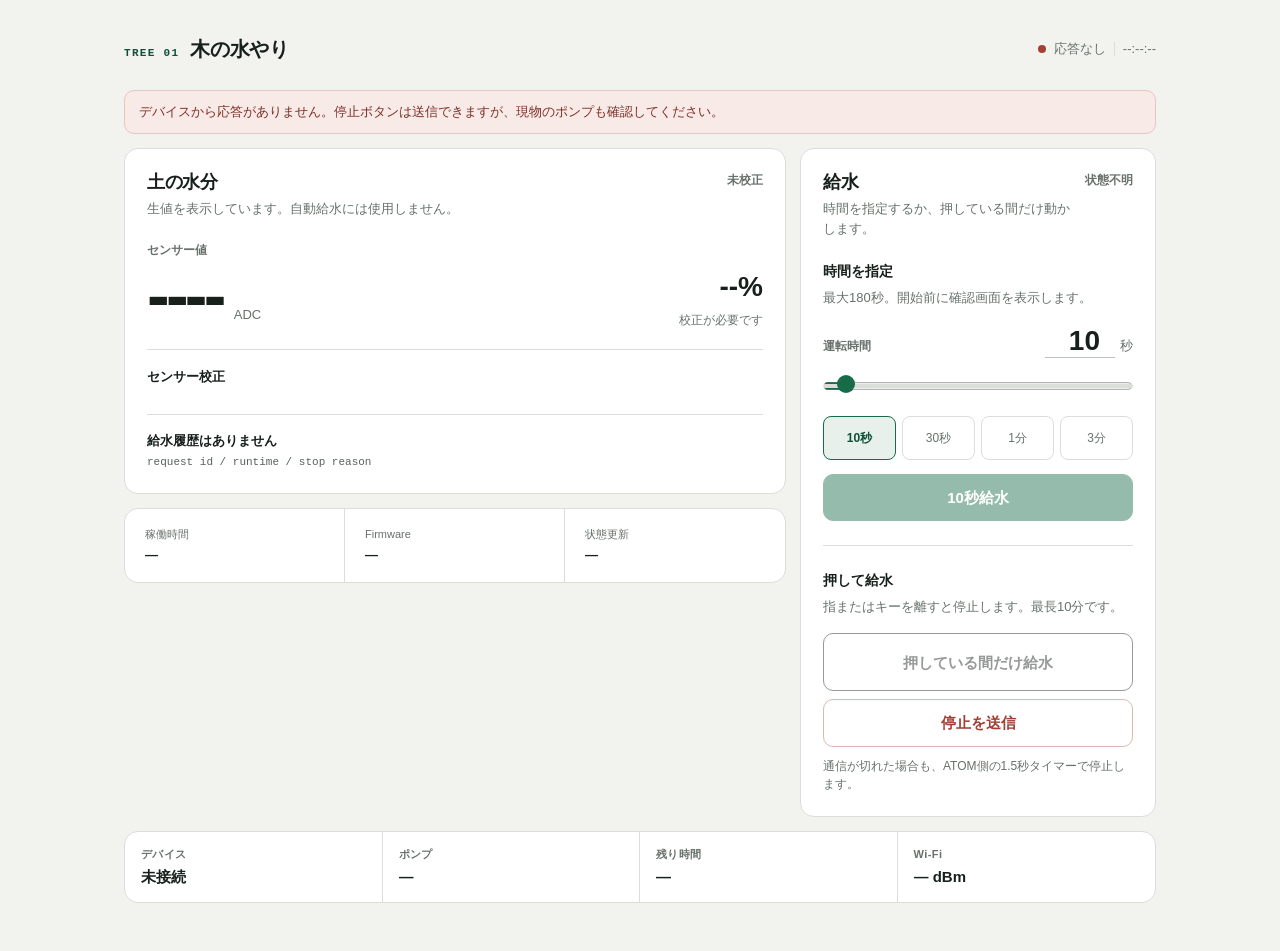
==== commit 2e8e14eb: "[verified] fix: remove API and dashboard authentication" ====
--- a/firmware/web/index.html
+++ b/firmware/web/index.html
@@ -39,8 +39,6 @@
       line-height: 1.55;
       -webkit-font-smoothing: antialiased;
     }
-    body.auth-locked { overflow: hidden; }
-    body.auth-locked .shell { visibility: hidden; }
     button, input { font: inherit; }
     button { min-height: 44px; }
     button, summary, input[type="range"] { -webkit-tap-highlight-color: transparent; }
@@ -273,41 +271,6 @@
     }
     .offline-banner.show { display: block; }
 
-    .auth-gate {
-      position: fixed;
-      inset: 0;
-      z-index: 100;
-      display: grid;
-      place-items: center;
-      padding: 20px;
-      overflow-y: auto;
-      background: rgba(242, 243, 239, .96);
-    }
-    .auth-card {
-      width: min(400px, 100%);
-      padding: 28px;
-      border: 1px solid var(--line-strong);
-      border-radius: 14px;
-      background: var(--surface);
-      box-shadow: 0 20px 55px rgba(24, 32, 28, .12);
-    }
-    .auth-code { margin-bottom: 22px; color: var(--green-dark); font: 700 11px/1 ui-monospace, SFMono-Regular, Menlo, monospace; letter-spacing: .12em; }
-    .auth-card h2 { margin: 0; font-size: 22px; letter-spacing: -.025em; }
-    .auth-card p { margin: 8px 0 20px; color: var(--muted); font-size: 13px; }
-    .auth-card label { display: block; margin-bottom: 6px; color: var(--muted); font-size: 12px; font-weight: 650; }
-    .auth-card input {
-      width: 100%;
-      min-height: 46px;
-      padding: 10px 12px;
-      border: 1px solid var(--line-strong);
-      border-radius: 9px;
-      background: var(--surface);
-      color: var(--ink);
-    }
-    .auth-card input::placeholder { color: #707772; }
-    .auth-card .primary-button { margin-top: 16px; }
-    .auth-error { min-height: 20px; margin: 8px 0 0 !important; color: var(--red) !important; }
-    .auth-error:empty { display: none; }
 
     dialog {
       width: min(430px, calc(100% - 32px));
@@ -374,7 +337,7 @@
     }
   </style>
 </head>
-<body class="auth-locked">
+<body>
   <div class="shell">
     <header class="site-header">
       <div class="site-title">
@@ -389,7 +352,7 @@
       </div>
     </header>
 
-    <main class="dashboard-main" id="dashboard-main" inert>
+    <main class="dashboard-main" id="dashboard-main">
       <div class="offline-banner" id="offline-banner" role="alert">
         デバイスから応答がありません。停止ボタンは送信できますが、現物のポンプも確認してください。
       </div>
@@ -434,7 +397,7 @@
               </div>
             </div>
             <input id="duration-sec" type="range" min="1" max="180" value="10" aria-label="給水秒数">
-            <div class="presets" aria-label="給水時間プリセット">
+            <div class="presets" role="group" aria-label="給水時間プリセット">
               <button type="button" class="preset active" data-sec="10">10秒</button>
               <button type="button" class="preset" data-sec="30">30秒</button>
               <button type="button" class="preset" data-sec="60">1分</button>
@@ -516,17 +479,6 @@
     </main>
   </div>
 
-  <div class="auth-gate" id="auth-gate">
-    <form class="auth-card" id="token-form">
-      <div class="auth-code">TREE 01</div>
-      <h2>デバイスに接続</h2>
-      <p>ATOM LiteのAPIトークンを入力します。このタブを閉じると消去されます。</p>
-      <label for="api-token">APIトークン</label>
-      <input id="api-token" type="password" minlength="32" maxlength="256" placeholder="32文字以上のAPIトークン" autocomplete="off" required>
-      <p class="auth-error" id="auth-error" role="alert"></p>
-      <button type="submit" class="primary-button">接続</button>
-    </form>
-  </div>
 
   <dialog id="water-dialog" aria-labelledby="dialog-title">
     <div class="dialog-body">
@@ -546,7 +498,6 @@
   <script>
     "use strict";
 
-    const TOKEN_KEY = "watering-api-token-v1";
     const CALIBRATION_KEY = "watering-moisture-calibration-v1";
     // Fail-closed client expectations intentionally mirror firmware constants.
     const HOLD_HEARTBEAT_MS = 500;
@@ -561,7 +512,6 @@
     };
 
     const state = {
-      token: sessionStorage.getItem(TOKEN_KEY) || "",
       status: null,
       adc: null,
       history: [],
@@ -579,8 +529,6 @@
     };
 
     const $ = (id) => document.getElementById(id);
-    const authGate = $("auth-gate");
-    const tokenForm = $("token-form");
     const waterDialog = $("water-dialog");
     const durationSlider = $("duration-sec");
     const durationNumber = $("duration-number");
@@ -606,7 +554,6 @@
 
     function requestHeaders(json = false) {
       const headers = {
-        "Authorization": `Bearer ${state.token}`,
         "Accept": "application/json"
       };
       if (json) headers["Content-Type"] = "application/json";
@@ -639,13 +586,12 @@
     }
 
     async function refreshStatus() {
-      if (!state.token) return;
       const requestSequence = ++statusRequestSequence;
       try {
         const payload = await apiRequest("/v1/status");
         if (requestSequence !== statusRequestSequence) return;
         acceptStatus(payload);
-        unlockDashboard();
+        $("offline-banner").classList.remove("show");
         setConnection("online", "接続中");
         render();
       } catch (error) {
@@ -655,6 +601,9 @@
     }
 
     function acceptStatus(payload) {
+      if (!payload || typeof payload !== "object") {
+        throw new Error("invalid_status_payload");
+      }
       state.status = payload;
       if (Number.isInteger(payload.moisture_adc)) {
         state.adc = payload.moisture_adc;
@@ -672,23 +621,7 @@
       }
     }
 
-    function unlockDashboard() {
-      authGate.hidden = true;
-      document.body.classList.remove("auth-locked");
-      $("dashboard-main").inert = false;
-      $("offline-banner").classList.remove("show");
-    }
-
     function handleStatusError(error) {
-      if (error.status === 401) {
-        state.token = "";
-        sessionStorage.removeItem(TOKEN_KEY);
-        authGate.hidden = false;
-        document.body.classList.add("auth-locked");
-        $("dashboard-main").inert = true;
-        $("auth-error").textContent = "トークンを確認してください。";
-        return;
-      }
       setConnection("error", "応答なし", false);
       $("offline-banner").classList.add("show");
       $("armed-state").textContent = "状態不明";
@@ -845,7 +778,7 @@
 
     function disableActions() {
       $("water-button").disabled = true;
-      $("stop-button").disabled = !state.token;
+      $("stop-button").disabled = false;
       $("stop-button").textContent = "停止を送信";
       holdButton.disabled = !isHoldEngaged();
       renderHoldButton();
@@ -1018,7 +951,7 @@
       if (event.type === "pointerdown"
           && event.pointerType === "mouse"
           && event.button !== 0) return;
-      if (!state.token || holdButton.disabled || isHoldEngaged()) return;
+      if (holdButton.disabled || isHoldEngaged()) return;
       event.preventDefault();
       captureHoldPointer(event);
 
@@ -1112,19 +1045,6 @@
       void releaseHold();
     }
 
-    tokenForm.addEventListener("submit", async (event) => {
-      event.preventDefault();
-      const token = $("api-token").value.trim();
-      if (token.length < 32 || token.length > 256) {
-        $("auth-error").textContent = "32〜256文字のトークンを入力してください。";
-        return;
-      }
-      $("auth-error").textContent = "接続しています…";
-      state.token = token;
-      sessionStorage.setItem(TOKEN_KEY, state.token);
-      await refreshStatus();
-      $("api-token").value = "";
-    });
 
     durationSlider.addEventListener("input", () => setDuration(durationSlider.value));
     durationNumber.addEventListener("input", () => {
@@ -1176,14 +1096,22 @@
 
     $("calibrate-dry").addEventListener("click", () => {
       if (state.adc === null) return showToast("センサー値を取得できていません。", true);
+      if (state.adc === calibration.wetAdc) {
+        return showToast("湿潤点と同じ値です。別の状態で設定してください。", true);
+      }
       calibration.dryAdc = state.adc;
       saveCalibration();
+      renderMoisture();
       showToast("現在値を乾燥点として保存しました。");
     });
     $("calibrate-wet").addEventListener("click", () => {
       if (state.adc === null) return showToast("センサー値を取得できていません。", true);
+      if (state.adc === calibration.dryAdc) {
+        return showToast("乾燥点と同じ値です。別の状態で設定してください。", true);
+      }
       calibration.wetAdc = state.adc;
       saveCalibration();
+      renderMoisture();
       showToast("現在値を湿潤点として保存しました。");
     });
     $("reset-calibration").addEventListener("click", () => {
@@ -1194,7 +1122,7 @@
     });
 
     setDuration(10);
-    if (state.token) refreshStatus(); else authGate.hidden = false;
+    refreshStatus();
     setInterval(refreshStatus, 2000);
   </script>
 </body>
